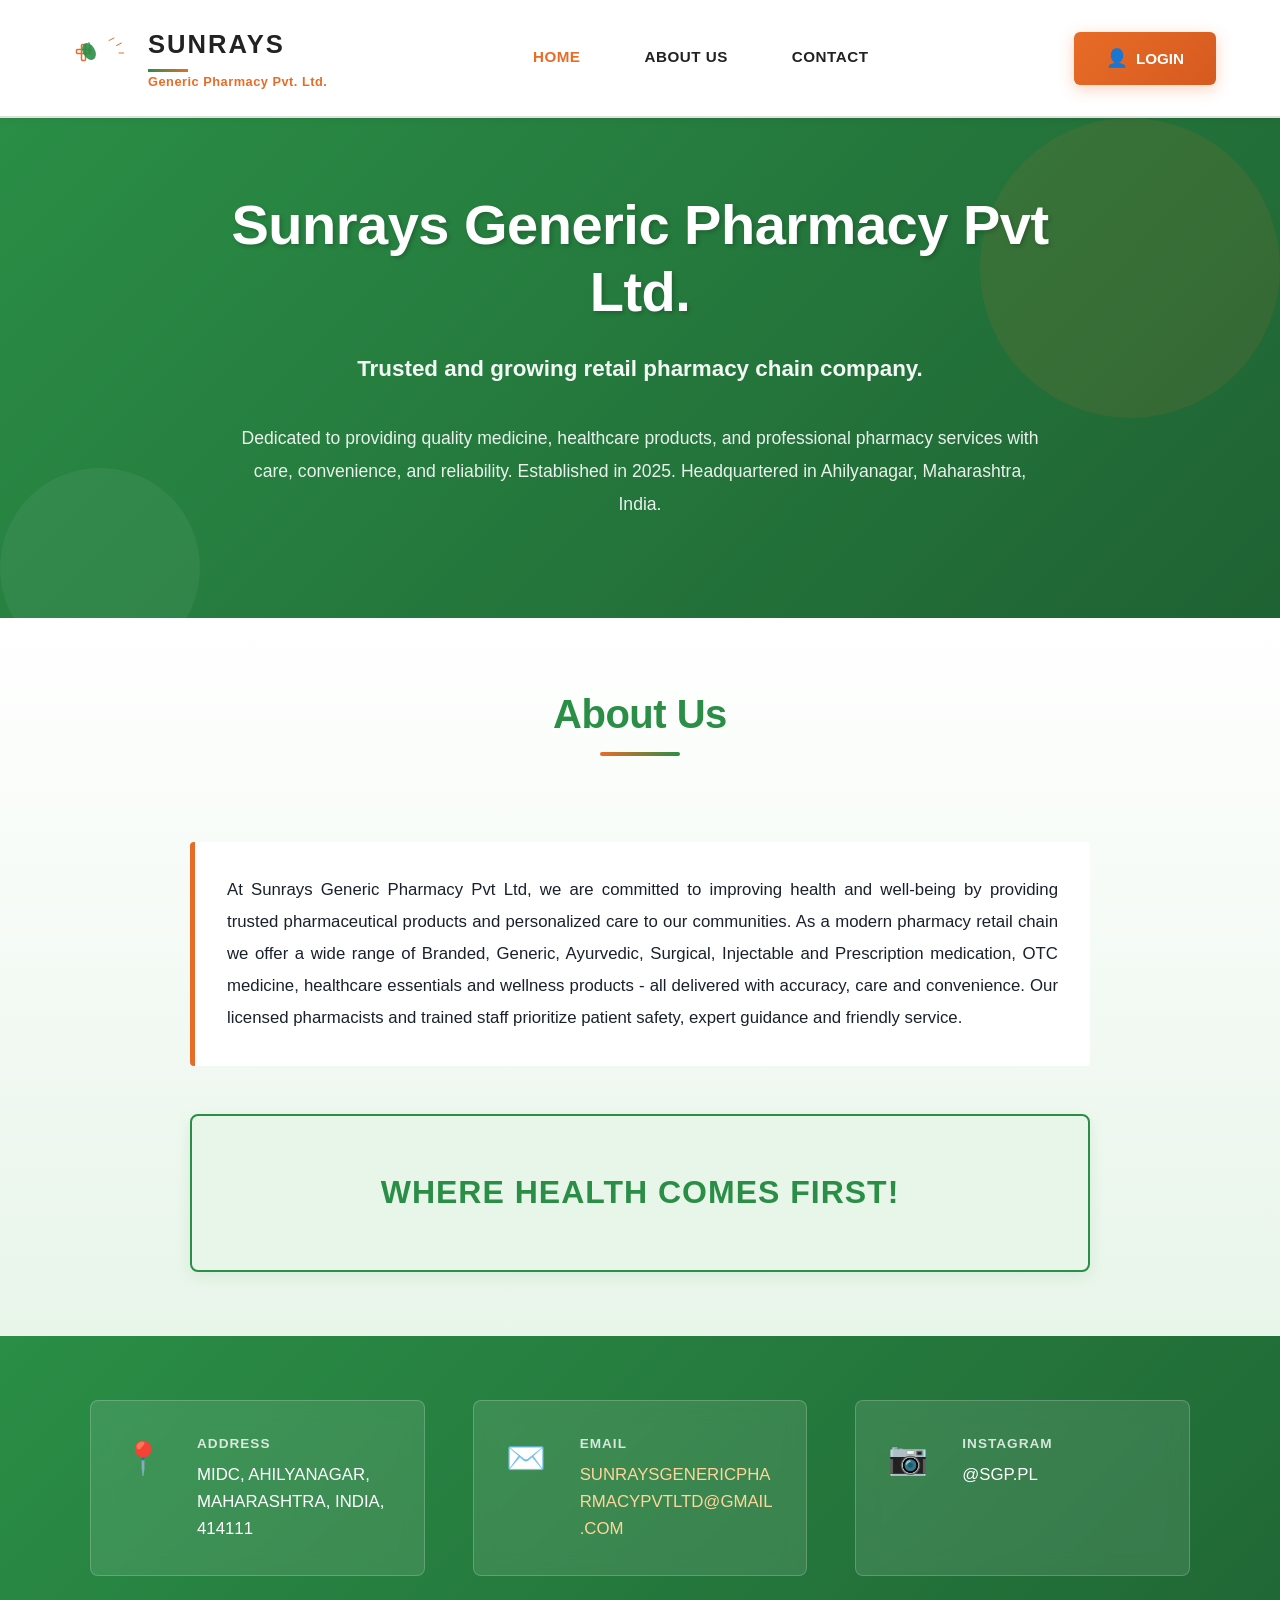
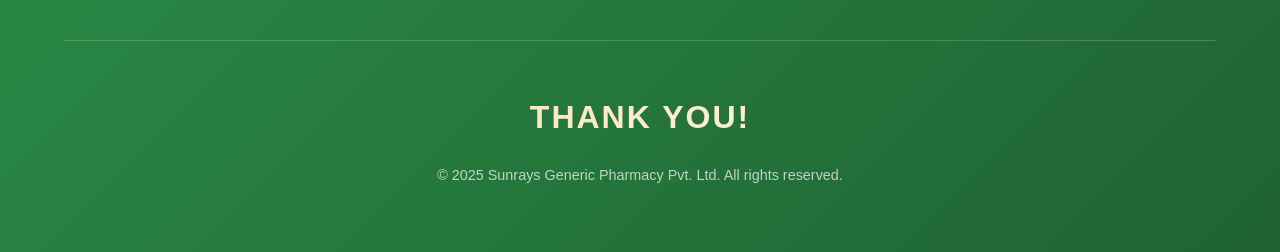
==== brand.html @ e2c66116 "Add premium brand landing page with exact color palette and design specifications" ====
<!DOCTYPE html>
<html lang="en">
<head>
    <meta charset="UTF-8">
    <meta name="viewport" content="width=device-width, initial-scale=1.0">
    <meta name="description" content="Sunrays Generic Pharmacy Pvt. Ltd. - Trusted Pharmacy Services in Ahilyanagar, Maharashtra">
    <title>Sunrays Generic Pharmacy - Your Trusted Healthcare Partner</title>
    <link rel="stylesheet" href="brand-style.css">
</head>
<body>
    <!-- ============ HEADER / NAVBAR ============ -->
    <header class="navbar">
        <div class="container">
            <div class="navbar-content">
                <!-- Logo Section -->
                <div class="logo-section">
                    <svg class="logo-svg" viewBox="0 0 120 90" xmlns="http://www.w3.org/2000/svg">
                        <!-- Sun Rays (Orange) -->
                        <g class="sun-rays">
                            <line x1="90" y1="10" x2="100" y2="5" stroke="#E86C27" stroke-width="2" stroke-linecap="round"/>
                            <line x1="105" y1="20" x2="115" y2="15" stroke="#E86C27" stroke-width="2" stroke-linecap="round"/>
                            <line x1="110" y1="35" x2="120" y2="35" stroke="#E86C27" stroke-width="2" stroke-linecap="round"/>
                        </g>
                        
                        <!-- Medical Cross (Orange outline) -->
                        <g class="medical-cross">
                            <rect x="35" y="18" width="8" height="32" fill="none" stroke="#E86C27" stroke-width="3" rx="2"/>
                            <rect x="25" y="28" width="28" height="8" fill="none" stroke="#E86C27" stroke-width="3" rx="2"/>
                        </g>
                        
                        <!-- Leaf (Green, overlapping) -->
                        <ellipse cx="50" cy="32" rx="12" ry="18" fill="#2A8E46" opacity="0.9" transform="rotate(-30 50 32)"/>
                        <path d="M 50 32 Q 55 22 50 14" stroke="#2A8E46" stroke-width="2" fill="none" stroke-linecap="round"/>
                    </svg>
                    
                    <div class="logo-text">
                        <div class="logo-brand">SUNRAYS</div>
                        <div class="logo-subtitle">Generic Pharmacy Pvt. Ltd.</div>
                    </div>
                </div>

                <!-- Navigation Links -->
                <nav class="nav-links">
                    <a href="#home" class="nav-link">HOME</a>
                    <a href="#about" class="nav-link">ABOUT US</a>
                    <a href="#contact" class="nav-link">CONTACT</a>
                </nav>

                <!-- Login Button -->
                <button class="login-btn">
                    <span class="login-icon">👤</span>
                    <span class="login-text">LOGIN</span>
                </button>
            </div>
        </div>
    </header>

    <!-- ============ HERO SECTION ============ -->
    <section id="home" class="hero">
        <div class="container">
            <div class="hero-content">
                <h1 class="hero-title">Sunrays Generic Pharmacy Pvt Ltd.</h1>
                <p class="hero-subtitle">Trusted and growing retail pharmacy chain company.</p>
                <p class="hero-description">
                    Dedicated to providing quality medicine, healthcare products, and professional pharmacy services with care, convenience, and reliability. Established in 2025. Headquartered in Ahilyanagar, Maharashtra, India.
                </p>
            </div>
        </div>
    </section>

    <!-- ============ ABOUT US SECTION ============ -->
    <section id="about" class="about-section">
        <div class="container">
            <h2 class="section-title">About Us</h2>
            
            <div class="about-content">
                <p class="about-text">
                    At Sunrays Generic Pharmacy Pvt Ltd, we are committed to improving health and well-being by providing trusted pharmaceutical products and personalized care to our communities. As a modern pharmacy retail chain we offer a wide range of Branded, Generic, Ayurvedic, Surgical, Injectable and Prescription medication, OTC medicine, healthcare essentials and wellness products - all delivered with accuracy, care and convenience. Our licensed pharmacists and trained staff prioritize patient safety, expert guidance and friendly service.
                </p>

                <div class="callout-blockquote">
                    <p class="callout-text">WHERE HEALTH COMES FIRST!</p>
                </div>
            </div>
        </div>
    </section>

    <!-- ============ FOOTER / CONTACT SECTION ============ -->
    <footer id="contact" class="footer">
        <div class="container">
            <div class="footer-content">
                <div class="footer-item">
                    <div class="footer-icon">📍</div>
                    <div class="footer-info">
                        <h3 class="footer-label">Address</h3>
                        <p class="footer-value">MIDC, AHILYANAGAR, MAHARASHTRA, INDIA, 414111</p>
                    </div>
                </div>

                <div class="footer-item">
                    <div class="footer-icon">✉️</div>
                    <div class="footer-info">
                        <h3 class="footer-label">Email</h3>
                        <p class="footer-value">
                            <a href="mailto:SUNRAYSGENERICPHARMACYPVTLTD@GMAIL.COM">
                                SUNRAYSGENERICPHARMACYPVTLTD@GMAIL.COM
                            </a>
                        </p>
                    </div>
                </div>

                <div class="footer-item">
                    <div class="footer-icon">📷</div>
                    <div class="footer-info">
                        <h3 class="footer-label">Instagram</h3>
                        <p class="footer-value">@SGP.PL</p>
                    </div>
                </div>
            </div>

            <div class="footer-closing">
                <p class="thank-you">THANK YOU!</p>
                <p class="footer-copyright">&copy; 2025 Sunrays Generic Pharmacy Pvt. Ltd. All rights reserved.</p>
            </div>
        </div>
    </footer>

    <script src="brand-script.js"></script>
</body>
</html>
---- brand-style.css ----
/* ============ ROOT VARIABLES ============ */
:root {
    /* Brand Color Palette */
    --primary-green: #2A8E46;      /* Forest/Kelly Green */
    --primary-orange: #E86C27;     /* Warm Sun Orange */
    --text-dark: #222222;          /* Dark Charcoal */
    --text-secondary: #1A202C;     /* Navy */
    --white: #FFFFFF;
    --light-gray: #F8F8F8;
    --light-green: #E8F5E9;        /* Subtle light green tint */
    --border-color: #E0E0E0;
    
    /* Spacing */
    --spacing-xs: 0.5rem;
    --spacing-sm: 1rem;
    --spacing-md: 1.5rem;
    --spacing-lg: 2rem;
    --spacing-xl: 3rem;
    --spacing-2xl: 4rem;
    
    /* Transitions */
    --transition: all 0.3s cubic-bezier(0.25, 0.46, 0.45, 0.94);
}

/* ============ GLOBAL STYLES ============ */
* {
    margin: 0;
    padding: 0;
    box-sizing: border-box;
}

html {
    scroll-behavior: smooth;
}

body {
    font-family: 'Segoe UI', 'Trebuchet MS', sans-serif;
    color: var(--text-dark);
    line-height: 1.6;
    background-color: var(--white);
    overflow-x: hidden;
}

.container {
    max-width: 1200px;
    margin: 0 auto;
    padding: 0 var(--spacing-md);
}

/* ============ ANIMATIONS ============ */
@keyframes fadeInDown {
    from {
        opacity: 0;
        transform: translateY(-20px);
    }
    to {
        opacity: 1;
        transform: translateY(0);
    }
}

@keyframes fadeInUp {
    from {
        opacity: 0;
        transform: translateY(20px);
    }
    to {
        opacity: 1;
        transform: translateY(0);
    }
}

@keyframes slideInLeft {
    from {
        opacity: 0;
        transform: translateX(-30px);
    }
    to {
        opacity: 1;
        transform: translateX(0);
    }
}

@keyframes pulse {
    0%, 100% {
        opacity: 1;
    }
    50% {
        opacity: 0.8;
    }
}

/* ============ TYPOGRAPHY ============ */
h1, h2, h3 {
    font-weight: 700;
    letter-spacing: -0.5px;
}

h1 {
    font-size: 3.5rem;
    line-height: 1.2;
    color: var(--text-dark);
}

h2 {
    font-size: 2.5rem;
    color: var(--text-dark);
    margin-bottom: var(--spacing-lg);
    text-align: center;
}

h3 {
    font-size: 1.2rem;
    color: var(--text-dark);
}

p {
    font-size: 1rem;
    color: var(--text-secondary);
    line-height: 1.8;
    margin-bottom: var(--spacing-md);
}

a {
    color: var(--primary-green);
    text-decoration: none;
    transition: var(--transition);
}

a:hover {
    color: var(--primary-orange);
}

/* ============ NAVBAR ============ */
.navbar {
    background: var(--white);
    border-bottom: 2px solid var(--border-color);
    position: sticky;
    top: 0;
    z-index: 1000;
    box-shadow: 0 2px 8px rgba(0, 0, 0, 0.05);
}

.navbar-content {
    display: flex;
    align-items: center;
    justify-content: space-between;
    gap: var(--spacing-lg);
    padding: var(--spacing-md) 0;
    animation: fadeInDown 0.6s ease-out;
}

/* Logo Section */
.logo-section {
    display: flex;
    align-items: center;
    gap: var(--spacing-md);
    flex: 0 0 auto;
}

.logo-svg {
    width: 60px;
    height: 60px;
    animation: slideInLeft 0.6s ease-out;
}

.logo-text {
    animation: slideInLeft 0.6s ease-out 0.1s both;
}

.logo-brand {
    font-size: 1.6rem;
    font-weight: 800;
    color: var(--text-dark);
    letter-spacing: 2px;
}

.logo-brand::after {
    content: '';
    display: block;
    width: 40px;
    height: 3px;
    background: linear-gradient(90deg, var(--primary-green), var(--primary-orange));
    margin-top: 4px;
}

.logo-subtitle {
    font-size: 0.8rem;
    color: var(--primary-orange);
    font-weight: 600;
    letter-spacing: 0.5px;
}

/* Navigation Links */
.nav-links {
    display: flex;
    gap: var(--spacing-lg);
    flex: 1;
    justify-content: center;
    animation: fadeInDown 0.6s ease-out 0.1s both;
}

.nav-link {
    color: var(--text-dark);
    font-weight: 600;
    font-size: 0.95rem;
    letter-spacing: 0.5px;
    padding: var(--spacing-xs) var(--spacing-sm);
    border-bottom: 3px solid transparent;
    transition: var(--transition);
    position: relative;
}

.nav-link::after {
    content: '';
    position: absolute;
    bottom: -3px;
    left: 0;
    width: 0;
    height: 3px;
    background: linear-gradient(90deg, var(--primary-orange), var(--primary-green));
    transition: width 0.3s ease;
}

.nav-link:hover {
    color: var(--primary-orange);
}

.nav-link:hover::after {
    width: 100%;
}

/* Login Button */
.login-btn {
    background: linear-gradient(135deg, var(--primary-orange) 0%, #D65A1F 100%);
    color: var(--white);
    padding: var(--spacing-sm) var(--spacing-lg);
    border: none;
    border-radius: 6px;
    font-weight: 600;
    font-size: 0.95rem;
    cursor: pointer;
    display: flex;
    align-items: center;
    gap: var(--spacing-xs);
    box-shadow: 0 4px 15px rgba(232, 108, 39, 0.3);
    transition: var(--transition);
    animation: fadeInDown 0.6s ease-out 0.2s both;
}

.login-btn:hover {
    transform: translateY(-3px);
    box-shadow: 0 6px 25px rgba(232, 108, 39, 0.4);
}

.login-btn:active {
    transform: translateY(-1px);
}

.login-icon {
    font-size: 1.1rem;
}

.login-text {
    display: inline;
}

/* ============ HERO SECTION ============ */
.hero {
    background: linear-gradient(135deg, var(--primary-green) 0%, #1F6233 100%);
    color: var(--white);
    padding: var(--spacing-2xl) var(--spacing-md);
    min-height: 500px;
    display: flex;
    align-items: center;
    justify-content: center;
    position: relative;
    overflow: hidden;
}

.hero::before {
    content: '';
    position: absolute;
    top: 0;
    right: 0;
    width: 300px;
    height: 300px;
    background: rgba(232, 108, 39, 0.1);
    border-radius: 50%;
    animation: pulse 4s ease-in-out infinite;
}

.hero::after {
    content: '';
    position: absolute;
    bottom: -50px;
    left: 0;
    width: 200px;
    height: 200px;
    background: rgba(255, 255, 255, 0.05);
    border-radius: 50%;
}

.hero-content {
    position: relative;
    z-index: 2;
    text-align: center;
    max-width: 900px;
}

.hero-title {
    color: var(--white);
    font-size: 3.5rem;
    margin-bottom: var(--spacing-md);
    animation: fadeInUp 0.8s ease-out;
    text-shadow: 2px 2px 4px rgba(0, 0, 0, 0.2);
}

.hero-subtitle {
    font-size: 1.4rem;
    color: rgba(255, 255, 255, 0.95);
    margin-bottom: var(--spacing-lg);
    animation: fadeInUp 0.8s ease-out 0.2s both;
    font-weight: 600;
}

.hero-description {
    font-size: 1.1rem;
    color: rgba(255, 255, 255, 0.9);
    line-height: 1.9;
    animation: fadeInUp 0.8s ease-out 0.4s both;
    max-width: 800px;
    margin-left: auto;
    margin-right: auto;
}

/* ============ ABOUT US SECTION ============ */
.about-section {
    background: linear-gradient(180deg, var(--white) 0%, var(--light-green) 100%);
    padding: var(--spacing-2xl) var(--spacing-md);
}

.section-title {
    color: var(--primary-green);
    position: relative;
    display: inline-block;
    width: 100%;
    animation: fadeInUp 0.8s ease-out;
}

.section-title::after {
    content: '';
    position: absolute;
    bottom: -10px;
    left: 50%;
    transform: translateX(-50%);
    width: 80px;
    height: 4px;
    background: linear-gradient(90deg, var(--primary-orange), var(--primary-green));
    border-radius: 2px;
}

.about-content {
    max-width: 900px;
    margin: var(--spacing-2xl) auto 0;
}

.about-text {
    font-size: 1.05rem;
    color: var(--text-secondary);
    line-height: 1.9;
    text-align: justify;
    animation: fadeInUp 0.8s ease-out 0.2s both;
    padding: var(--spacing-lg);
    background: var(--white);
    border-left: 5px solid var(--primary-orange);
    border-radius: 4px;
    margin-bottom: var(--spacing-xl);
}

/* Callout Blockquote */
.callout-blockquote {
    background: var(--light-green);
    border: 2px solid var(--primary-green);
    padding: var(--spacing-xl) var(--spacing-lg);
    border-radius: 8px;
    text-align: center;
    animation: fadeInUp 0.8s ease-out 0.4s both;
    box-shadow: 0 4px 15px rgba(42, 142, 70, 0.1);
}

.callout-text {
    font-size: 2rem;
    font-weight: 800;
    color: var(--primary-green);
    letter-spacing: 1px;
    margin: 0;
    text-transform: uppercase;
}

/* ============ FOOTER / CONTACT SECTION ============ */
.footer {
    background: linear-gradient(135deg, var(--primary-green) 0%, #1F6233 100%);
    color: var(--white);
    padding: var(--spacing-2xl) var(--spacing-md);
}

.footer-content {
    display: grid;
    grid-template-columns: repeat(auto-fit, minmax(280px, 1fr));
    gap: var(--spacing-xl);
    max-width: 1100px;
    margin: 0 auto var(--spacing-2xl);
}

.footer-item {
    display: flex;
    gap: var(--spacing-md);
    padding: var(--spacing-lg);
    background: rgba(255, 255, 255, 0.1);
    border: 1px solid rgba(255, 255, 255, 0.2);
    border-radius: 8px;
    backdrop-filter: blur(10px);
    transition: var(--transition);
    animation: fadeInUp 0.8s ease-out backwards;
}

.footer-item:nth-child(1) {
    animation-delay: 0.2s;
}

.footer-item:nth-child(2) {
    animation-delay: 0.4s;
}

.footer-item:nth-child(3) {
    animation-delay: 0.6s;
}

.footer-item:hover {
    background: rgba(255, 255, 255, 0.15);
    transform: translateY(-5px);
}

.footer-icon {
    font-size: 2rem;
    min-width: 50px;
}

.footer-info {
    flex: 1;
}

.footer-label {
    font-size: 0.85rem;
    text-transform: uppercase;
    letter-spacing: 1px;
    font-weight: 600;
    color: rgba(255, 255, 255, 0.8);
    margin-bottom: var(--spacing-xs);
}

.footer-value {
    font-size: 1.05rem;
    color: var(--white);
    line-height: 1.6;
    margin: 0;
    word-break: break-word;
}

.footer-value a {
    color: #FFD699;
    text-decoration: none;
}

.footer-value a:hover {
    color: var(--white);
    text-decoration: underline;
}

/* Footer Closing */
.footer-closing {
    text-align: center;
    padding-top: var(--spacing-xl);
    border-top: 1px solid rgba(255, 255, 255, 0.2);
    animation: fadeInUp 0.8s ease-out 0.8s both;
}

.thank-you {
    font-size: 2rem;
    font-weight: 800;
    letter-spacing: 2px;
    margin-bottom: var(--spacing-sm);
    text-transform: uppercase;
    background: linear-gradient(90deg, #FFD699, var(--white));
    -webkit-background-clip: text;
    -webkit-text-fill-color: transparent;
    background-clip: text;
}

.footer-copyright {
    font-size: 0.9rem;
    color: rgba(255, 255, 255, 0.7);
    margin: 0;
}

/* ============ RESPONSIVE DESIGN ============ */

@media (max-width: 1024px) {
    h1 {
        font-size: 2.8rem;
    }

    .hero-title {
        font-size: 2.8rem;
    }

    .navbar-content {
        gap: var(--spacing-md);
    }

    .nav-links {
        gap: var(--spacing-md);
    }
}

@media (max-width: 768px) {
    /* Typography */
    h1 {
        font-size: 2.2rem;
    }

    h2 {
        font-size: 1.8rem;
    }

    .hero-title {
        font-size: 2rem;
    }

    /* Navbar */
    .navbar-content {
        flex-wrap: wrap;
        padding: var(--spacing-sm) 0;
        gap: var(--spacing-sm);
    }

    .logo-section {
        flex: 1;
        min-width: 200px;
    }

    .logo-svg {
        width: 50px;
        height: 50px;
    }

    .logo-brand {
        font-size: 1.2rem;
        letter-spacing: 1px;
    }

    .logo-subtitle {
        font-size: 0.7rem;
    }

    .nav-links {
        flex: 1;
        order: 3;
        width: 100%;
        gap: var(--spacing-sm);
        justify-content: flex-start;
    }

    .nav-link {
        font-size: 0.85rem;
        padding: var(--spacing-xs);
    }

    .login-btn {
        padding: var(--spacing-sm) var(--spacing-md);
        font-size: 0.85rem;
    }

    .login-text {
        display: none;
    }

    /* Hero */
    .hero {
        padding: var(--spacing-xl) var(--spacing-md);
        min-height: 400px;
    }

    .hero-description {
        font-size: 0.95rem;
        text-align: left;
    }

    /* About */
    .about-section {
        padding: var(--spacing-xl) var(--spacing-md);
    }

    .about-text {
        padding: var(--spacing-md);
        font-size: 0.95rem;
        text-align: left;
    }

    .callout-text {
        font-size: 1.5rem;
    }

    .callout-blockquote {
        padding: var(--spacing-lg) var(--spacing-md);
    }

    /* Footer */
    .footer-content {
        grid-template-columns: 1fr;
        gap: var(--spacing-lg);
    }

    .footer {
        padding: var(--spacing-xl) var(--spacing-md);
    }
}

@media (max-width: 480px) {
    /* Typography */
    h1 {
        font-size: 1.6rem;
        line-height: 1.3;
    }

    h2 {
        font-size: 1.4rem;
    }

    p {
        font-size: 0.9rem;
    }

    .hero-title {
        font-size: 1.5rem;
    }

    .hero-subtitle {
        font-size: 1.1rem;
    }

    .hero-description {
        font-size: 0.9rem;
        line-height: 1.6;
    }

    /* Spacing */
    .hero {
        padding: var(--spacing-lg) var(--spacing-sm);
        min-height: 300px;
    }

    .about-section {
        padding: var(--spacing-lg) var(--spacing-sm);
    }

    .footer {
        padding: var(--spacing-lg) var(--spacing-sm);
    }

    /* Logo */
    .logo-svg {
        width: 40px;
        height: 40px;
    }

    .logo-brand {
        font-size: 1rem;
        letter-spacing: 0.5px;
    }

    .logo-brand::after {
        width: 30px;
    }

    .logo-subtitle {
        font-size: 0.6rem;
    }

    /* Navigation */
    .nav-links {
        gap: var(--spacing-sm);
    }

    .nav-link {
        font-size: 0.75rem;
        padding: var(--spacing-xs) 0.3rem;
    }

    /* Callout */
    .callout-text {
        font-size: 1.2rem;
        letter-spacing: 0.5px;
    }

    .callout-blockquote {
        padding: var(--spacing-md);
    }

    .about-text {
        padding: var(--spacing-sm);
        border-left-width: 4px;
    }

    /* Footer */
    .footer-item {
        padding: var(--spacing-md);
    }

    .footer-icon {
        font-size: 1.5rem;
    }

    .thank-you {
        font-size: 1.5rem;
        letter-spacing: 1px;
    }

    .footer-copyright {
        font-size: 0.8rem;
    }

    /* Reduced motion */
    @media (prefers-reduced-motion: reduce) {
        * {
            animation: none !important;
            transition: none !important;
        }
    }
}
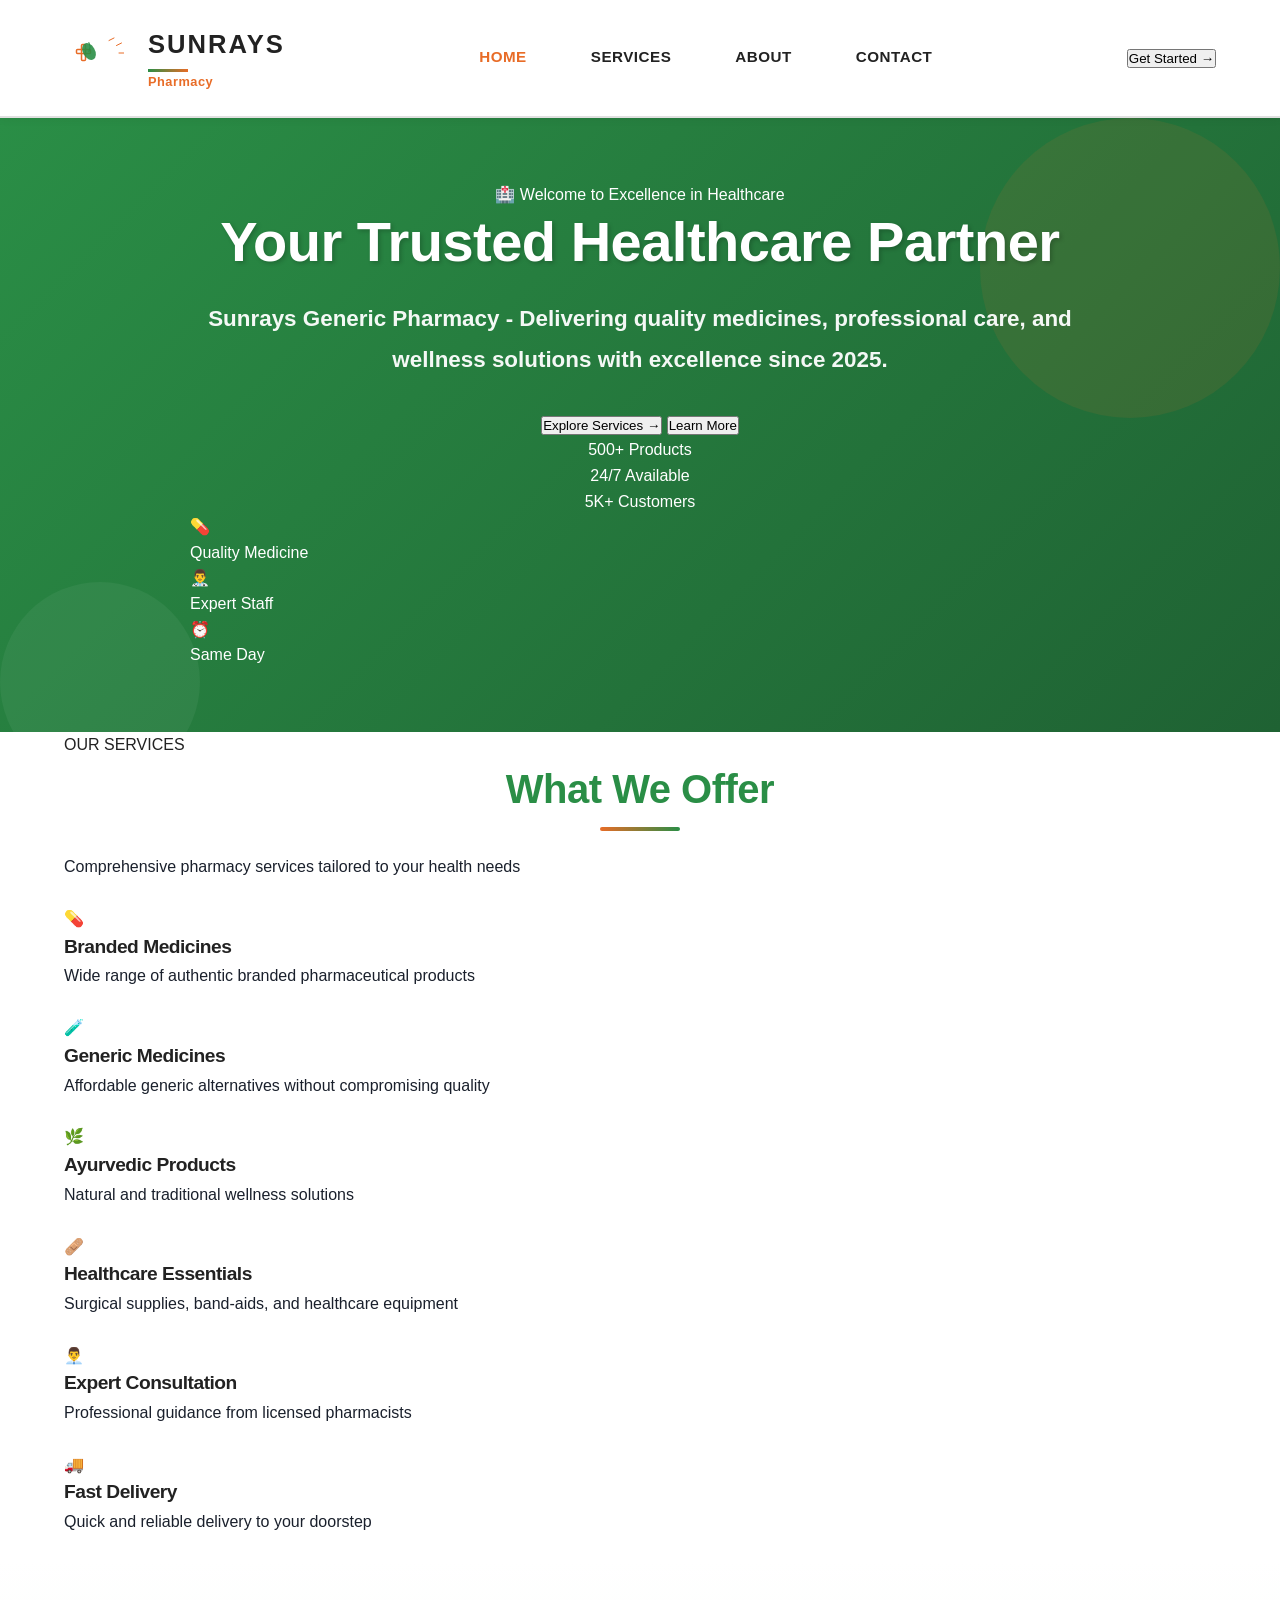
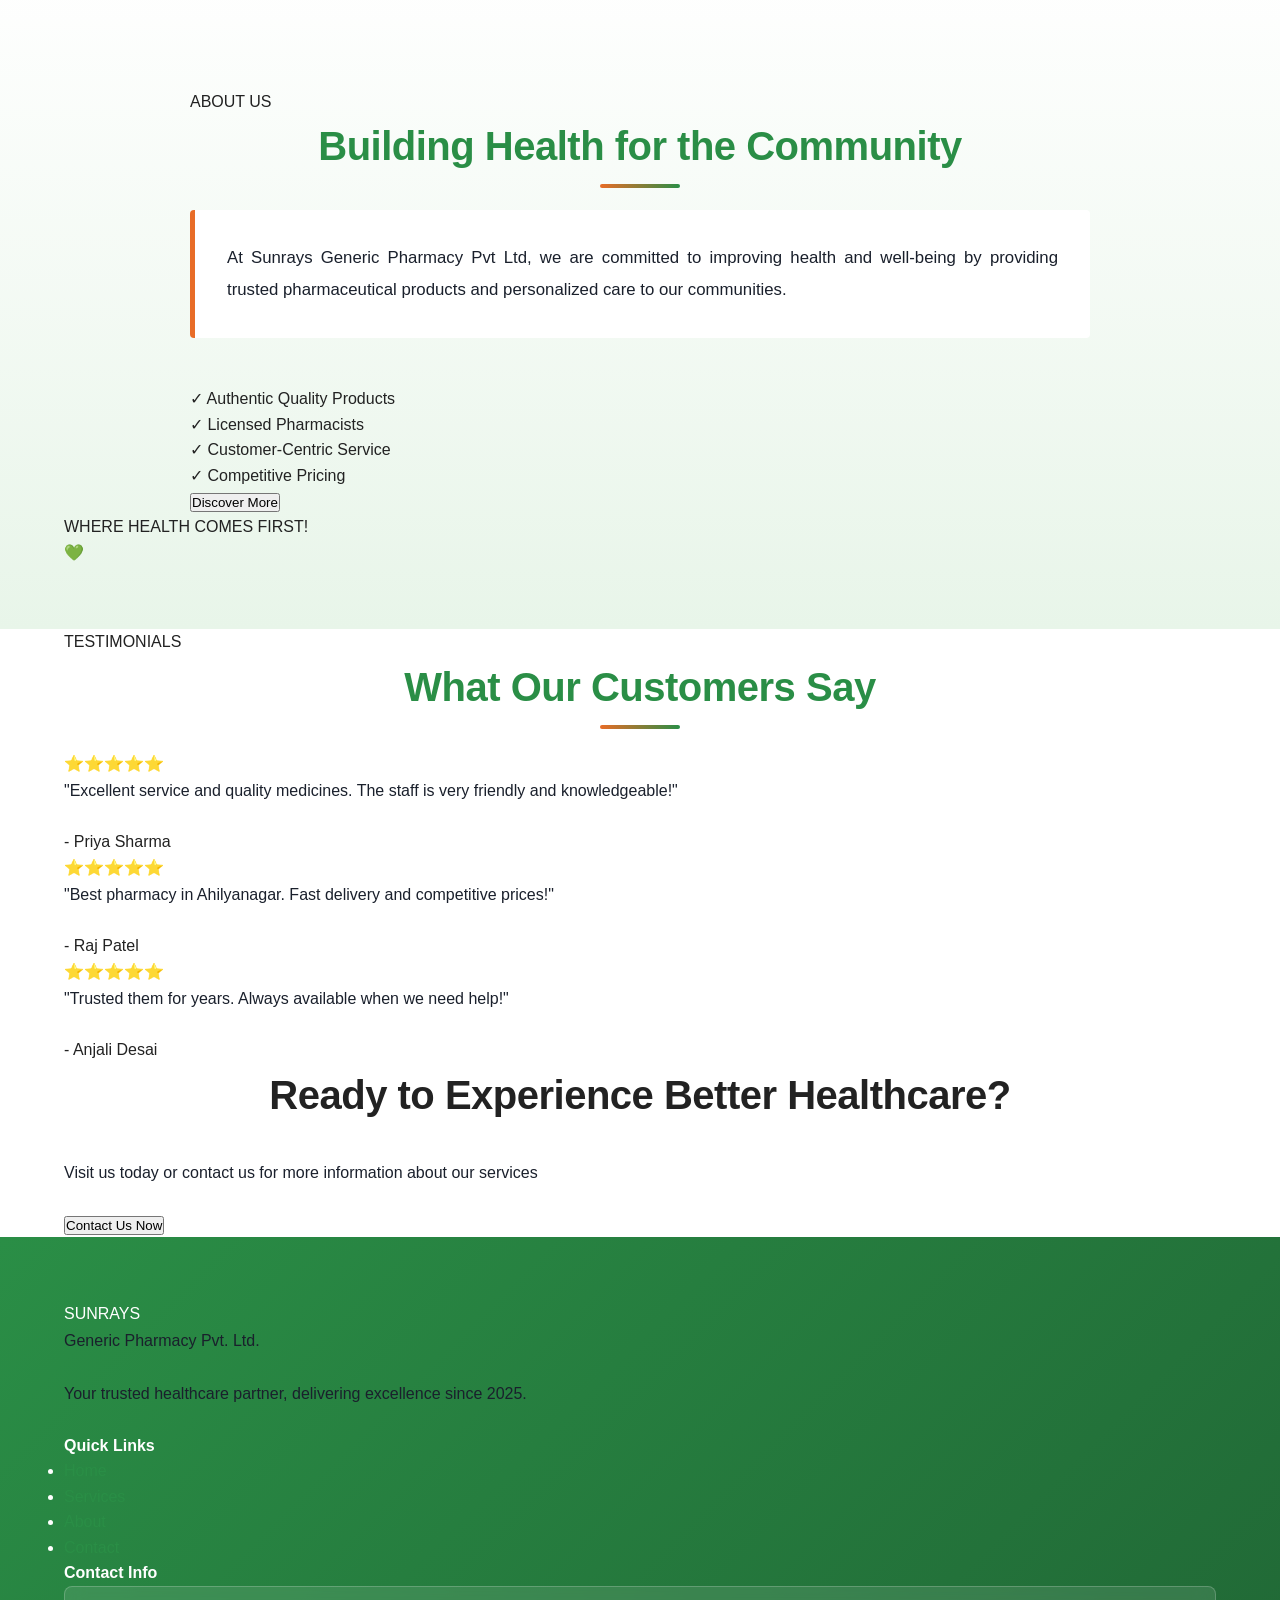
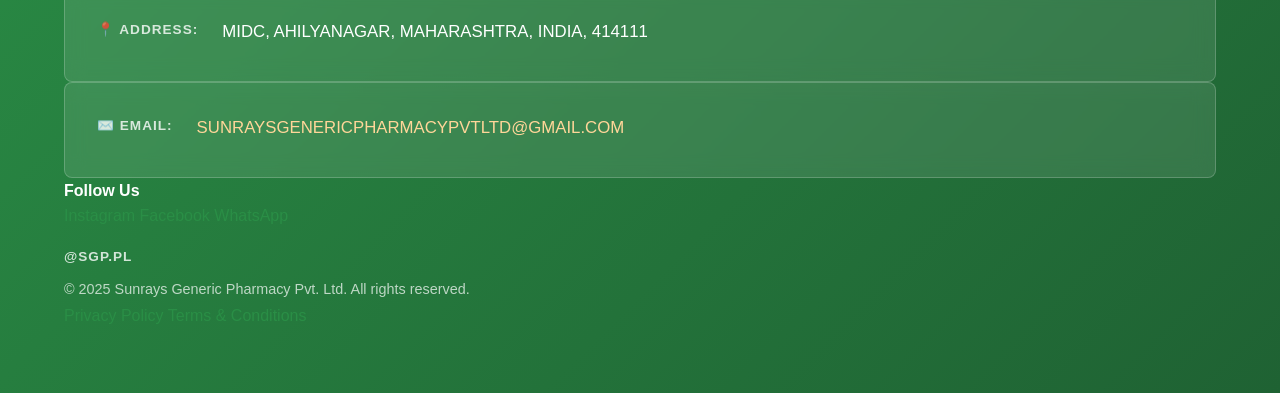
==== commit 8e5660a7: "Transform brand.html to modern portfolio website with trending design" ====
--- a/brand.html
+++ b/brand.html
@@ -5,6 +5,10 @@
     <meta name="viewport" content="width=device-width, initial-scale=1.0">
     <meta name="description" content="Sunrays Generic Pharmacy Pvt. Ltd. - Trusted Pharmacy Services in Ahilyanagar, Maharashtra">
     <title>Sunrays Generic Pharmacy - Your Trusted Healthcare Partner</title>
+    <!-- Google Fonts - Trending fonts -->
+    <link rel="preconnect" href="https://fonts.googleapis.com">
+    <link rel="preconnect" href="https://fonts.gstatic.com" crossorigin>
+    <link href="https://fonts.googleapis.com/css2?family=Plus+Jakarta+Sans:wght@400;500;600;700;800&family=Sora:wght@400;500;600;700&display=swap" rel="stylesheet">
     <link rel="stylesheet" href="brand-style.css">
 </head>
 <body>
@@ -35,21 +39,22 @@
                     
                     <div class="logo-text">
                         <div class="logo-brand">SUNRAYS</div>
-                        <div class="logo-subtitle">Generic Pharmacy Pvt. Ltd.</div>
+                        <div class="logo-subtitle">Pharmacy</div>
                     </div>
                 </div>
 
                 <!-- Navigation Links -->
                 <nav class="nav-links">
                     <a href="#home" class="nav-link">HOME</a>
-                    <a href="#about" class="nav-link">ABOUT US</a>
+                    <a href="#services" class="nav-link">SERVICES</a>
+                    <a href="#about" class="nav-link">ABOUT</a>
                     <a href="#contact" class="nav-link">CONTACT</a>
                 </nav>
 
-                <!-- Login Button -->
-                <button class="login-btn">
-                    <span class="login-icon">👤</span>
-                    <span class="login-text">LOGIN</span>
+                <!-- CTA Button -->
+                <button class="cta-btn">
+                    <span class="btn-text">Get Started</span>
+                    <span class="btn-arrow">→</span>
                 </button>
             </div>
         </div>
@@ -57,13 +62,110 @@
 
     <!-- ============ HERO SECTION ============ -->
     <section id="home" class="hero">
-        <div class="container">
+        <div class="hero-bg-elements">
+            <div class="gradient-blob blob-1"></div>
+            <div class="gradient-blob blob-2"></div>
+            <div class="gradient-blur"></div>
+        </div>
+
+        <div class="container hero-container">
             <div class="hero-content">
-                <h1 class="hero-title">Sunrays Generic Pharmacy Pvt Ltd.</h1>
-                <p class="hero-subtitle">Trusted and growing retail pharmacy chain company.</p>
-                <p class="hero-description">
-                    Dedicated to providing quality medicine, healthcare products, and professional pharmacy services with care, convenience, and reliability. Established in 2025. Headquartered in Ahilyanagar, Maharashtra, India.
+                <div class="badge">🏥 Welcome to Excellence in Healthcare</div>
+                <h1 class="hero-title" data-aos="fade-up">
+                    Your Trusted <span class="gradient-text">Healthcare Partner</span>
+                </h1>
+                <p class="hero-subtitle" data-aos="fade-up" data-aos-delay="100">
+                    Sunrays Generic Pharmacy - Delivering quality medicines, professional care, and wellness solutions with excellence since 2025.
                 </p>
+                
+                <div class="hero-cta" data-aos="fade-up" data-aos-delay="200">
+                    <button class="btn btn-primary">
+                        <span>Explore Services</span>
+                        <span class="btn-icon">→</span>
+                    </button>
+                    <button class="btn btn-secondary">
+                        Learn More
+                    </button>
+                </div>
+
+                <div class="hero-stats" data-aos="fade-up" data-aos-delay="300">
+                    <div class="stat">
+                        <span class="stat-number">500+</span>
+                        <span class="stat-label">Products</span>
+                    </div>
+                    <div class="stat">
+                        <span class="stat-number">24/7</span>
+                        <span class="stat-label">Available</span>
+                    </div>
+                    <div class="stat">
+                        <span class="stat-number">5K+</span>
+                        <span class="stat-label">Customers</span>
+                    </div>
+                </div>
+            </div>
+
+            <div class="hero-image" data-aos="fade-left" data-aos-delay="200">
+                <div class="floating-card card-1">
+                    <div class="card-icon">💊</div>
+                    <div class="card-text">Quality Medicine</div>
+                </div>
+                <div class="floating-card card-2">
+                    <div class="card-icon">👨‍⚕️</div>
+                    <div class="card-text">Expert Staff</div>
+                </div>
+                <div class="floating-card card-3">
+                    <div class="card-icon">⏰</div>
+                    <div class="card-text">Same Day</div>
+                </div>
+            </div>
+        </div>
+    </section>
+
+    <!-- ============ SERVICES SECTION ============ -->
+    <section id="services" class="services">
+        <div class="container">
+            <div class="section-header">
+                <div class="badge">OUR SERVICES</div>
+                <h2 class="section-title">What We Offer</h2>
+                <p class="section-description">Comprehensive pharmacy services tailored to your health needs</p>
+            </div>
+
+            <div class="services-grid">
+                <div class="service-card" data-aos="fade-up">
+                    <div class="service-icon">💊</div>
+                    <h3 class="service-title">Branded Medicines</h3>
+                    <p class="service-description">Wide range of authentic branded pharmaceutical products</p>
+                </div>
+
+                <div class="service-card" data-aos="fade-up" data-aos-delay="100">
+                    <div class="service-icon">🧪</div>
+                    <h3 class="service-title">Generic Medicines</h3>
+                    <p class="service-description">Affordable generic alternatives without compromising quality</p>
+                </div>
+
+                <div class="service-card" data-aos="fade-up" data-aos-delay="200">
+                    <div class="service-icon">🌿</div>
+                    <h3 class="service-title">Ayurvedic Products</h3>
+                    <p class="service-description">Natural and traditional wellness solutions</p>
+                </div>
+
+                <div class="service-card" data-aos="fade-up" data-aos-delay="300">
+                    <div class="service-icon">🩹</div>
+                    <h3 class="service-title">Healthcare Essentials</h3>
+                    <p class="service-description">Surgical supplies, band-aids, and healthcare equipment</p>
+                </div>
+
+                <div class="service-card" data-aos="fade-up" data-aos-delay="400">
+                    <div class="service-icon">👨‍💼</div>
+                    <h3 class="service-title">Expert Consultation</h3>
+                    <p class="service-description">Professional guidance from licensed pharmacists</p>
+                </div>
+
+                <div class="service-card" data-aos="fade-up" data-aos-delay="500">
+                    <div class="service-icon">🚚</div>
+                    <h3 class="service-title">Fast Delivery</h3>
+                    <p class="service-description">Quick and reliable delivery to your doorstep</p>
+                </div>
             </div>
         </div>
     </section>
@@ -71,16 +173,84 @@
     <!-- ============ ABOUT US SECTION ============ -->
     <section id="about" class="about-section">
         <div class="container">
-            <h2 class="section-title">About Us</h2>
-            
-            <div class="about-content">
-                <p class="about-text">
-                    At Sunrays Generic Pharmacy Pvt Ltd, we are committed to improving health and well-being by providing trusted pharmaceutical products and personalized care to our communities. As a modern pharmacy retail chain we offer a wide range of Branded, Generic, Ayurvedic, Surgical, Injectable and Prescription medication, OTC medicine, healthcare essentials and wellness products - all delivered with accuracy, care and convenience. Our licensed pharmacists and trained staff prioritize patient safety, expert guidance and friendly service.
-                </p>
-
-                <div class="callout-blockquote">
-                    <p class="callout-text">WHERE HEALTH COMES FIRST!</p>
-                </div>
+            <div class="about-wrapper">
+                <div class="about-content" data-aos="fade-right">
+                    <div class="badge">ABOUT US</div>
+                    <h2 class="section-title">Building Health for the Community</h2>
+                    
+                    <p class="about-text">
+                        At Sunrays Generic Pharmacy Pvt Ltd, we are committed to improving health and well-being by providing trusted pharmaceutical products and personalized care to our communities.
+                    </p>
+
+                    <div class="about-highlights">
+                        <div class="highlight-item">
+                            <span class="highlight-icon">✓</span>
+                            <span class="highlight-text">Authentic Quality Products</span>
+                        </div>
+                        <div class="highlight-item">
+                            <span class="highlight-icon">✓</span>
+                            <span class="highlight-text">Licensed Pharmacists</span>
+                        </div>
+                        <div class="highlight-item">
+                            <span class="highlight-icon">✓</span>
+                            <span class="highlight-text">Customer-Centric Service</span>
+                        </div>
+                        <div class="highlight-item">
+                            <span class="highlight-icon">✓</span>
+                            <span class="highlight-text">Competitive Pricing</span>
+                        </div>
+                    </div>
+
+                    <button class="btn btn-primary">Discover More</button>
+                </div>
+
+                <div class="about-image" data-aos="fade-left">
+                    <div class="tagline-box">
+                        <div class="tagline-text">WHERE HEALTH COMES FIRST!</div>
+                        <div class="tagline-icon">💚</div>
+                    </div>
+                </div>
+            </div>
+        </div>
+    </section>
+
+    <!-- ============ TESTIMONIALS SECTION ============ -->
+    <section class="testimonials">
+        <div class="container">
+            <div class="section-header">
+                <div class="badge">TESTIMONIALS</div>
+                <h2 class="section-title">What Our Customers Say</h2>
+            </div>
+
+            <div class="testimonials-grid">
+                <div class="testimonial-card" data-aos="fade-up">
+                    <div class="stars">⭐⭐⭐⭐⭐</div>
+                    <p class="testimonial-text">"Excellent service and quality medicines. The staff is very friendly and knowledgeable!"</p>
+                    <div class="testimonial-author">- Priya Sharma</div>
+                </div>
+
+                <div class="testimonial-card" data-aos="fade-up" data-aos-delay="100">
+                    <div class="stars">⭐⭐⭐⭐⭐</div>
+                    <p class="testimonial-text">"Best pharmacy in Ahilyanagar. Fast delivery and competitive prices!"</p>
+                    <div class="testimonial-author">- Raj Patel</div>
+                </div>
+
+                <div class="testimonial-card" data-aos="fade-up" data-aos-delay="200">
+                    <div class="stars">⭐⭐⭐⭐⭐</div>
+                    <p class="testimonial-text">"Trusted them for years. Always available when we need help!"</p>
+                    <div class="testimonial-author">- Anjali Desai</div>
+                </div>
+            </div>
+        </div>
+    </section>
+
+    <!-- ============ CTA SECTION ============ -->
+    <section class="cta-section">
+        <div class="container">
+            <div class="cta-content">
+                <h2>Ready to Experience Better Healthcare?</h2>
+                <p>Visit us today or contact us for more information about our services</p>
+                <button class="btn btn-white">Contact Us Now</button>
             </div>
         </div>
     </section>
@@ -88,39 +258,56 @@
     <!-- ============ FOOTER / CONTACT SECTION ============ -->
     <footer id="contact" class="footer">
         <div class="container">
-            <div class="footer-content">
-                <div class="footer-item">
-                    <div class="footer-icon">📍</div>
-                    <div class="footer-info">
-                        <h3 class="footer-label">Address</h3>
+            <div class="footer-grid">
+                <div class="footer-col">
+                    <div class="footer-logo">
+                        <div class="footer-logo-brand">SUNRAYS</div>
+                        <p class="footer-logo-subtitle">Generic Pharmacy Pvt. Ltd.</p>
+                    </div>
+                    <p class="footer-description">Your trusted healthcare partner, delivering excellence since 2025.</p>
+                </div>
+
+                <div class="footer-col">
+                    <h4 class="footer-title">Quick Links</h4>
+                    <ul class="footer-links">
+                        <li><a href="#home">Home</a></li>
+                        <li><a href="#services">Services</a></li>
+                        <li><a href="#about">About</a></li>
+                        <li><a href="#contact">Contact</a></li>
+                    </ul>
+                </div>
+
+                <div class="footer-col">
+                    <h4 class="footer-title">Contact Info</h4>
+                    <div class="footer-item">
+                        <span class="footer-label">📍 Address:</span>
                         <p class="footer-value">MIDC, AHILYANAGAR, MAHARASHTRA, INDIA, 414111</p>
                     </div>
-                </div>
-
-                <div class="footer-item">
-                    <div class="footer-icon">✉️</div>
-                    <div class="footer-info">
-                        <h3 class="footer-label">Email</h3>
-                        <p class="footer-value">
-                            <a href="mailto:SUNRAYSGENERICPHARMACYPVTLTD@GMAIL.COM">
-                                SUNRAYSGENERICPHARMACYPVTLTD@GMAIL.COM
-                            </a>
-                        </p>
-                    </div>
-                </div>
-
-                <div class="footer-item">
-                    <div class="footer-icon">📷</div>
-                    <div class="footer-info">
-                        <h3 class="footer-label">Instagram</h3>
-                        <p class="footer-value">@SGP.PL</p>
-                    </div>
-                </div>
-            </div>
-
-            <div class="footer-closing">
-                <p class="thank-you">THANK YOU!</p>
+                    <div class="footer-item">
+                        <span class="footer-label">✉️ Email:</span>
+                        <p class="footer-value"><a href="mailto:SUNRAYSGENERICPHARMACYPVTLTD@GMAIL.COM">SUNRAYSGENERICPHARMACYPVTLTD@GMAIL.COM</a></p>
+                    </div>
+                </div>
+
+                <div class="footer-col">
+                    <h4 class="footer-title">Follow Us</h4>
+                    <div class="social-links">
+                        <a href="#" class="social-link">Instagram</a>
+                        <a href="#" class="social-link">Facebook</a>
+                        <a href="#" class="social-link">WhatsApp</a>
+                    </div>
+                    <p class="footer-label" style="margin-top: 1rem;">@SGP.PL</p>
+                </div>
+            </div>
+
+            <div class="footer-divider"></div>
+
+            <div class="footer-bottom">
                 <p class="footer-copyright">&copy; 2025 Sunrays Generic Pharmacy Pvt. Ltd. All rights reserved.</p>
+                <div class="footer-links-bottom">
+                    <a href="#">Privacy Policy</a>
+                    <a href="#">Terms & Conditions</a>
+                </div>
             </div>
         </div>
     </footer>
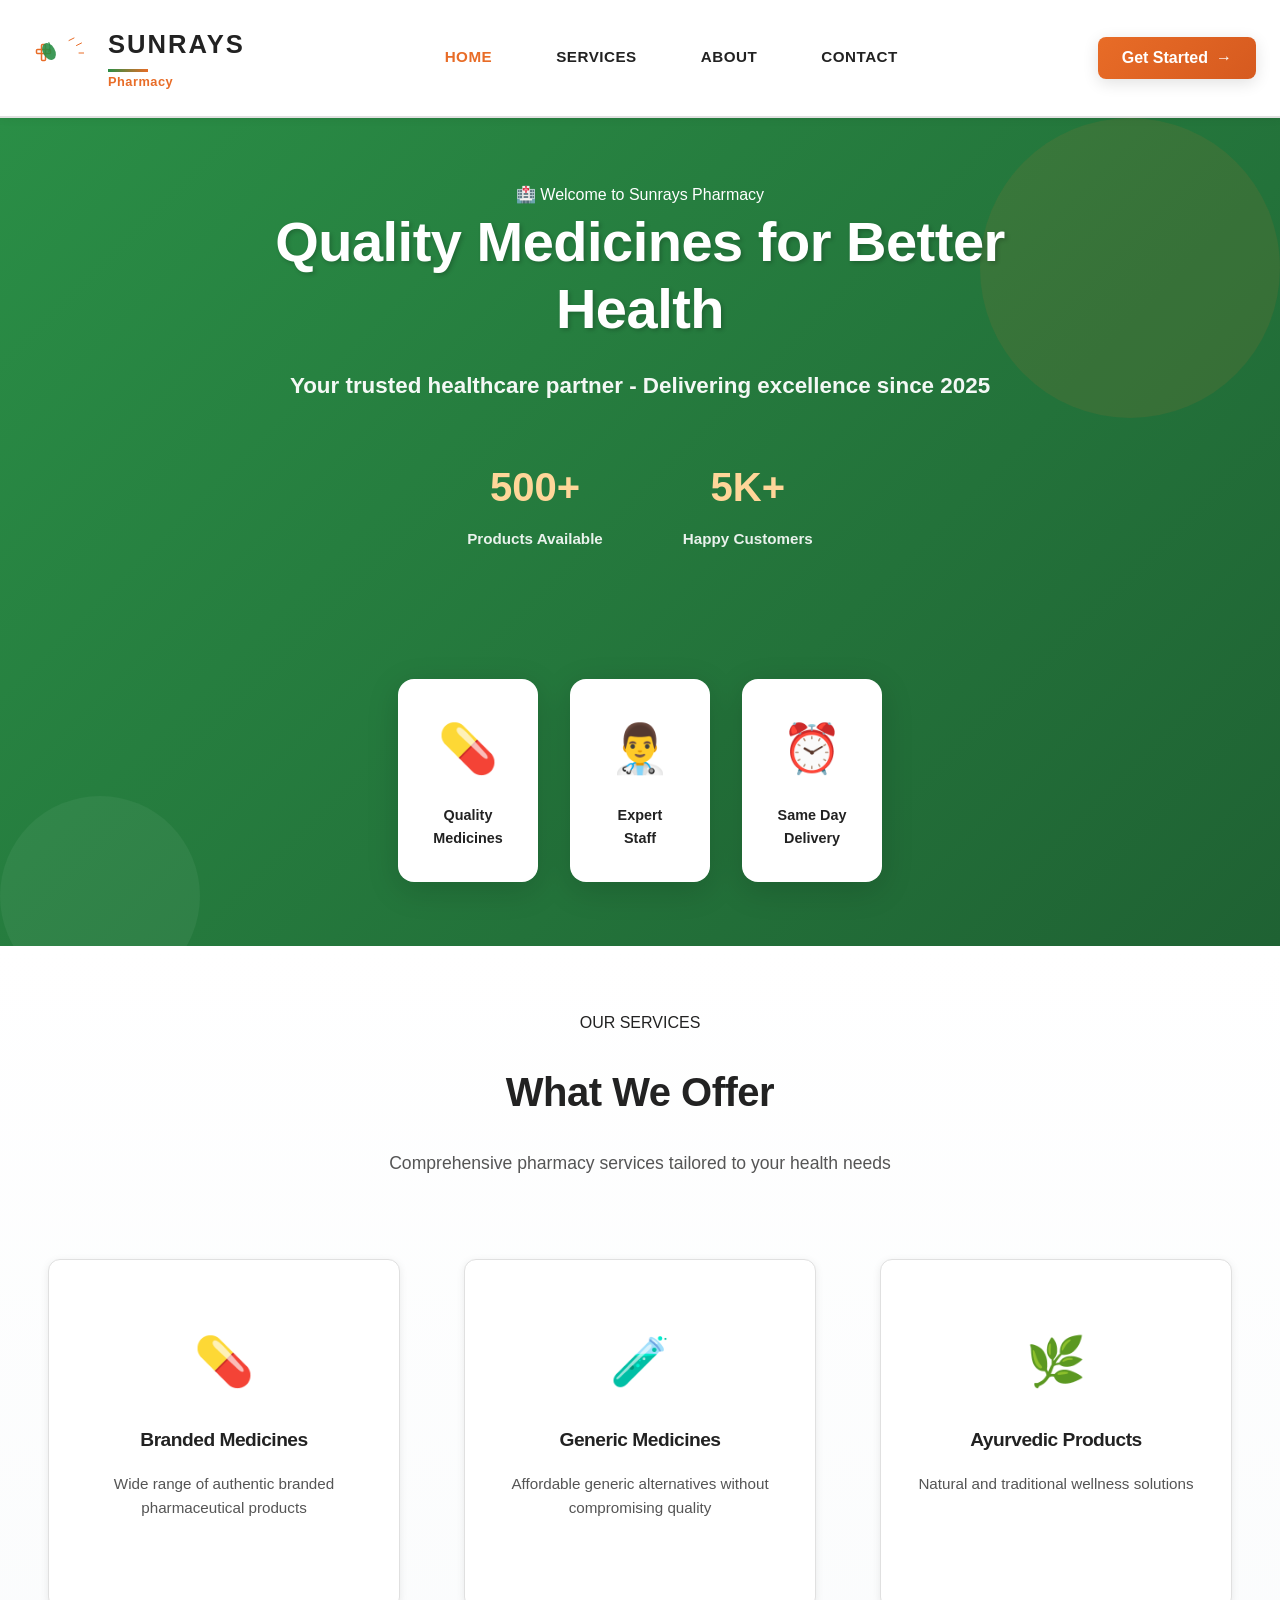
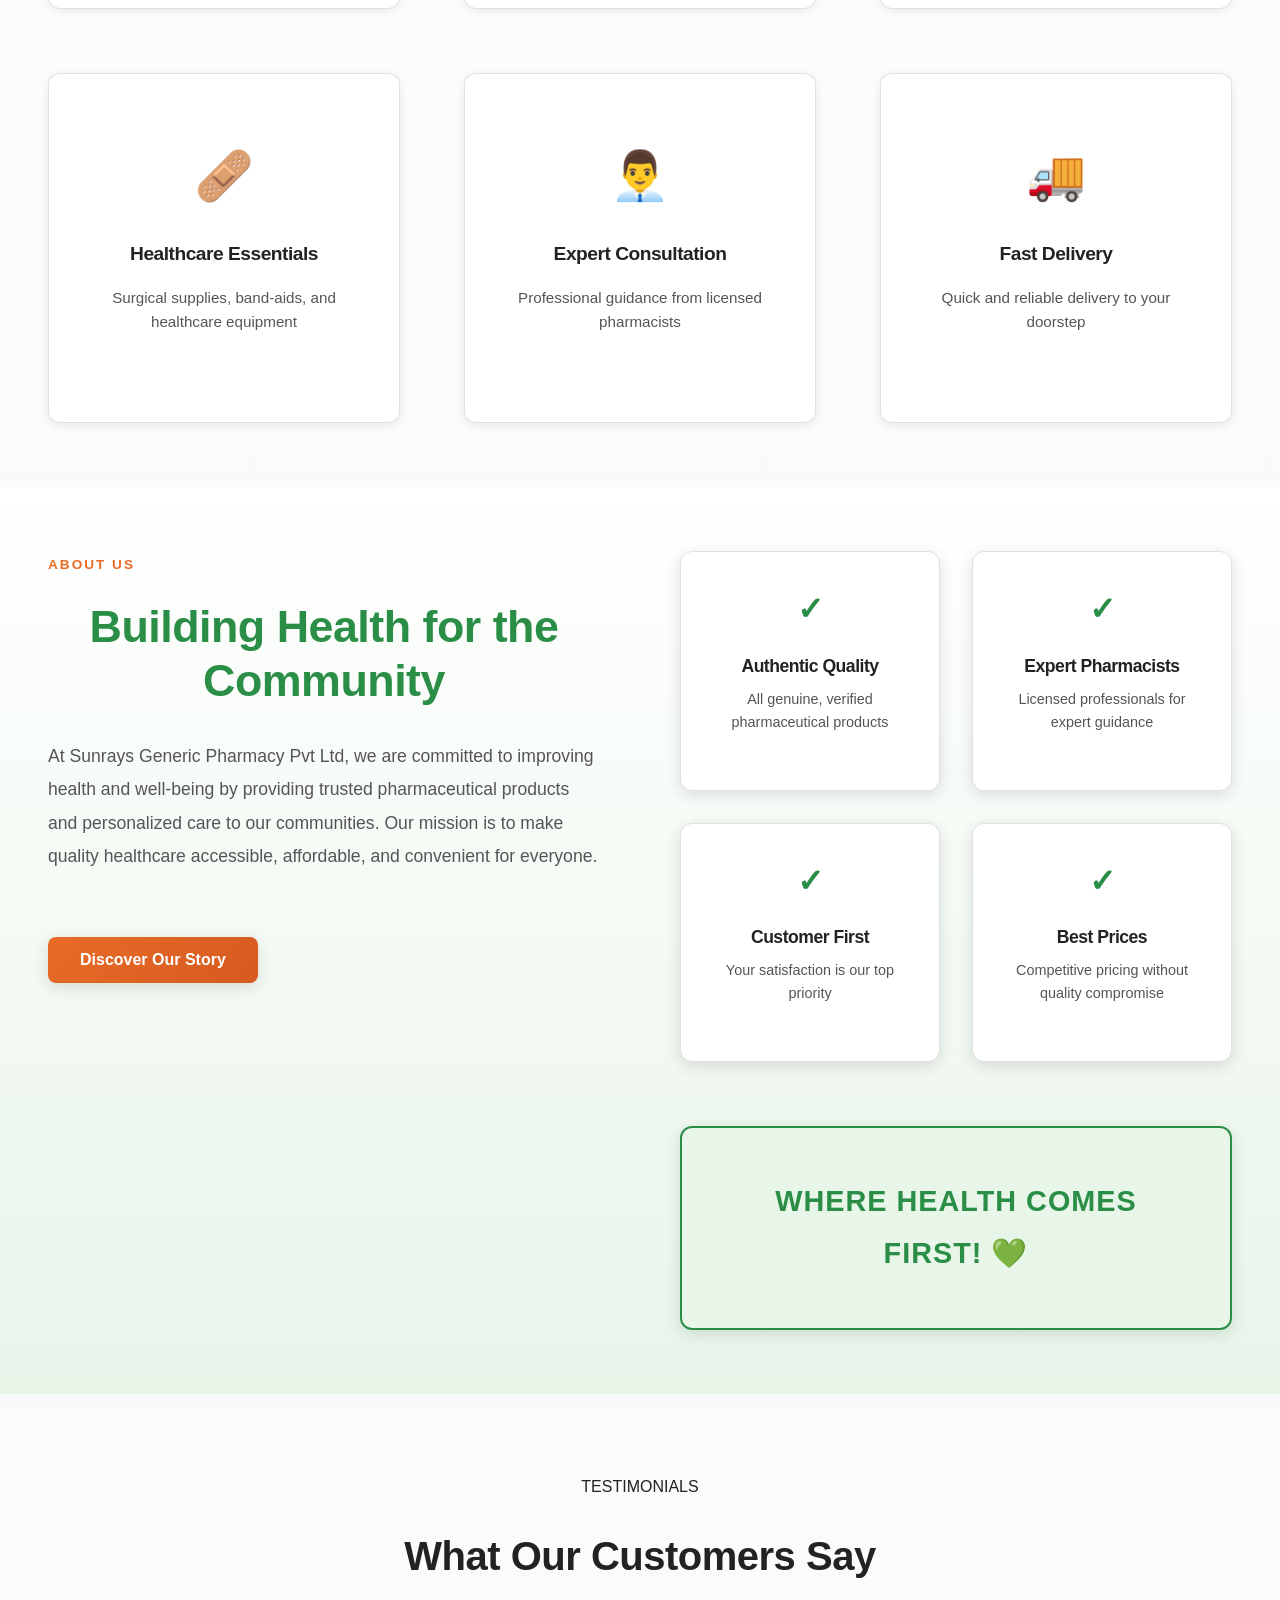
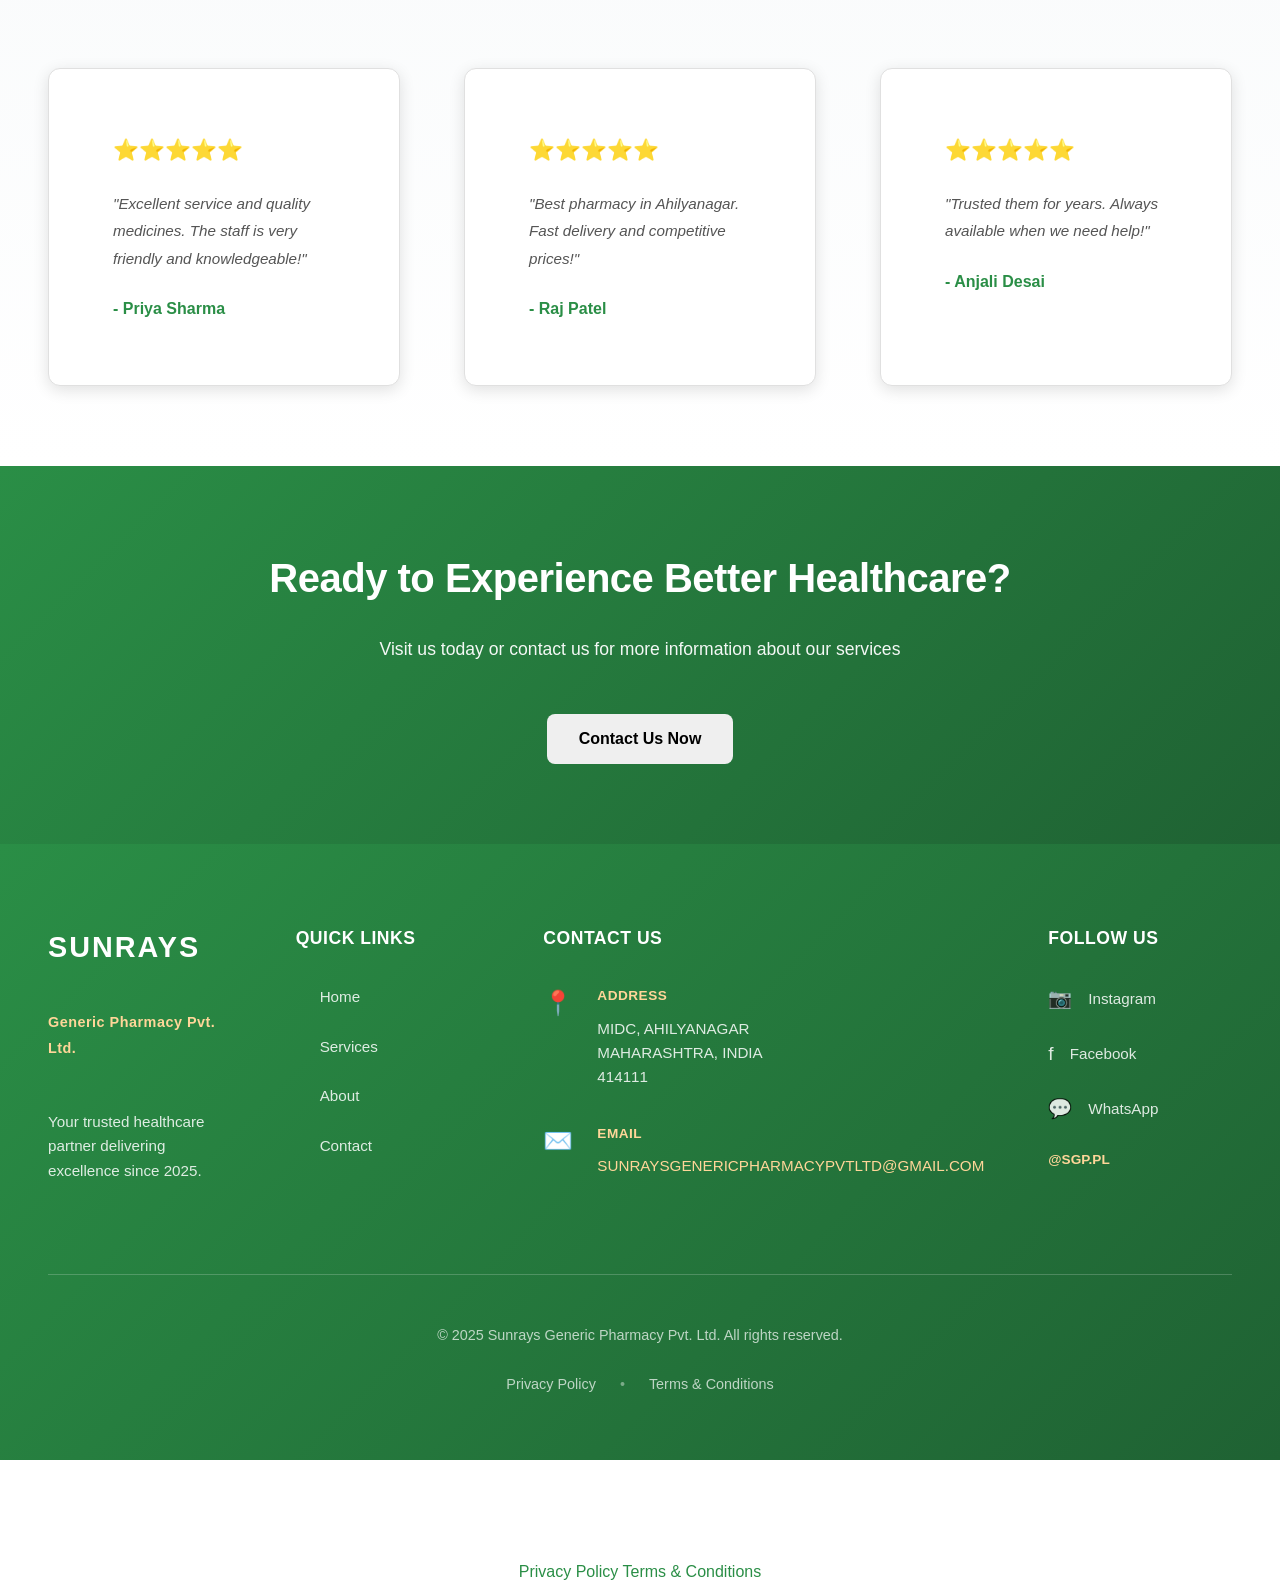
==== commit 24648721: "Redesign: Modern hero section, 2-column About Us, and 4-column footer layout with trending 2026 UI" ====
--- a/brand.html
+++ b/brand.html
@@ -70,36 +70,22 @@
 
         <div class="container hero-container">
             <div class="hero-content">
-                <div class="badge">🏥 Welcome to Excellence in Healthcare</div>
+                <div class="badge">🏥 Welcome to Sunrays Pharmacy</div>
                 <h1 class="hero-title" data-aos="fade-up">
-                    Your Trusted <span class="gradient-text">Healthcare Partner</span>
+                    Quality Medicines for <span class="gradient-text">Better Health</span>
                 </h1>
                 <p class="hero-subtitle" data-aos="fade-up" data-aos-delay="100">
-                    Sunrays Generic Pharmacy - Delivering quality medicines, professional care, and wellness solutions with excellence since 2025.
+                    Your trusted healthcare partner - Delivering excellence since 2025
                 </p>
-                
-                <div class="hero-cta" data-aos="fade-up" data-aos-delay="200">
-                    <button class="btn btn-primary">
-                        <span>Explore Services</span>
-                        <span class="btn-icon">→</span>
-                    </button>
-                    <button class="btn btn-secondary">
-                        Learn More
-                    </button>
-                </div>
-
-                <div class="hero-stats" data-aos="fade-up" data-aos-delay="300">
+
+                <div class="hero-stats" data-aos="fade-up" data-aos-delay="200">
                     <div class="stat">
                         <span class="stat-number">500+</span>
-                        <span class="stat-label">Products</span>
-                    </div>
-                    <div class="stat">
-                        <span class="stat-number">24/7</span>
-                        <span class="stat-label">Available</span>
+                        <span class="stat-label">Products Available</span>
                     </div>
                     <div class="stat">
                         <span class="stat-number">5K+</span>
-                        <span class="stat-label">Customers</span>
+                        <span class="stat-label">Happy Customers</span>
                     </div>
                 </div>
             </div>
@@ -107,7 +93,7 @@
             <div class="hero-image" data-aos="fade-left" data-aos-delay="200">
                 <div class="floating-card card-1">
                     <div class="card-icon">💊</div>
-                    <div class="card-text">Quality Medicine</div>
+                    <div class="card-text">Quality Medicines</div>
                 </div>
                 <div class="floating-card card-2">
                     <div class="card-icon">👨‍⚕️</div>
@@ -115,7 +101,7 @@
                 </div>
                 <div class="floating-card card-3">
                     <div class="card-icon">⏰</div>
-                    <div class="card-text">Same Day</div>
+                    <div class="card-text">Same Day Delivery</div>
                 </div>
             </div>
         </div>
@@ -173,41 +159,46 @@
     <!-- ============ ABOUT US SECTION ============ -->
     <section id="about" class="about-section">
         <div class="container">
-            <div class="about-wrapper">
-                <div class="about-content" data-aos="fade-right">
-                    <div class="badge">ABOUT US</div>
-                    <h2 class="section-title">Building Health for the Community</h2>
+            <div class="about-grid">
+                <!-- Left Column: Content -->
+                <div class="about-left" data-aos="fade-right">
+                    <div class="section-badge">ABOUT US</div>
+                    <h2 class="about-title">Building Health for the Community</h2>
                     
-                    <p class="about-text">
-                        At Sunrays Generic Pharmacy Pvt Ltd, we are committed to improving health and well-being by providing trusted pharmaceutical products and personalized care to our communities.
+                    <p class="about-description">
+                        At Sunrays Generic Pharmacy Pvt Ltd, we are committed to improving health and well-being by providing trusted pharmaceutical products and personalized care to our communities. Our mission is to make quality healthcare accessible, affordable, and convenient for everyone.
                     </p>
 
-                    <div class="about-highlights">
-                        <div class="highlight-item">
-                            <span class="highlight-icon">✓</span>
-                            <span class="highlight-text">Authentic Quality Products</span>
-                        </div>
-                        <div class="highlight-item">
-                            <span class="highlight-icon">✓</span>
-                            <span class="highlight-text">Licensed Pharmacists</span>
-                        </div>
-                        <div class="highlight-item">
-                            <span class="highlight-icon">✓</span>
-                            <span class="highlight-text">Customer-Centric Service</span>
-                        </div>
-                        <div class="highlight-item">
-                            <span class="highlight-icon">✓</span>
-                            <span class="highlight-text">Competitive Pricing</span>
-                        </div>
-                    </div>
-
-                    <button class="btn btn-primary">Discover More</button>
-                </div>
-
-                <div class="about-image" data-aos="fade-left">
+                    <button class="btn btn-discover">Discover Our Story</button>
+                </div>
+
+                <!-- Right Column: Features Grid -->
+                <div class="about-right" data-aos="fade-left">
+                    <div class="features-grid">
+                        <div class="feature-card">
+                            <div class="feature-icon">✓</div>
+                            <h3 class="feature-title">Authentic Quality</h3>
+                            <p class="feature-text">All genuine, verified pharmaceutical products</p>
+                        </div>
+                        <div class="feature-card">
+                            <div class="feature-icon">✓</div>
+                            <h3 class="feature-title">Expert Pharmacists</h3>
+                            <p class="feature-text">Licensed professionals for expert guidance</p>
+                        </div>
+                        <div class="feature-card">
+                            <div class="feature-icon">✓</div>
+                            <h3 class="feature-title">Customer First</h3>
+                            <p class="feature-text">Your satisfaction is our top priority</p>
+                        </div>
+                        <div class="feature-card">
+                            <div class="feature-icon">✓</div>
+                            <h3 class="feature-title">Best Prices</h3>
+                            <p class="feature-text">Competitive pricing without quality compromise</p>
+                        </div>
+                    </div>
+                    
                     <div class="tagline-box">
-                        <div class="tagline-text">WHERE HEALTH COMES FIRST!</div>
-                        <div class="tagline-icon">💚</div>
+                        <p class="tagline">WHERE HEALTH COMES FIRST! 💚</p>
                     </div>
                 </div>
             </div>
@@ -259,45 +250,77 @@
     <footer id="contact" class="footer">
         <div class="container">
             <div class="footer-grid">
+                <!-- Column 1: Brand -->
+                <div class="footer-col footer-brand">
+                    <div class="footer-logo">
+                        <h3 class="footer-logo-text">SUNRAYS</h3>
+                    </div>
+                    <p class="footer-subtitle">Generic Pharmacy Pvt. Ltd.</p>
+                    <p class="footer-description">Your trusted healthcare partner delivering excellence since 2025.</p>
+                </div>
+
+                <!-- Column 2: Quick Links -->
                 <div class="footer-col">
-                    <div class="footer-logo">
-                        <div class="footer-logo-brand">SUNRAYS</div>
-                        <p class="footer-logo-subtitle">Generic Pharmacy Pvt. Ltd.</p>
-                    </div>
-                    <p class="footer-description">Your trusted healthcare partner, delivering excellence since 2025.</p>
-                </div>
-
+                    <h4 class="footer-col-title">Quick Links</h4>
+                    <ul class="footer-links">
+                        <li><a href="#home" class="footer-link">Home</a></li>
+                        <li><a href="#services" class="footer-link">Services</a></li>
+                        <li><a href="#about" class="footer-link">About</a></li>
+                        <li><a href="#contact" class="footer-link">Contact</a></li>
+                    </ul>
+                </div>
+
+                <!-- Column 3: Contact Info -->
                 <div class="footer-col">
-                    <h4 class="footer-title">Quick Links</h4>
-                    <ul class="footer-links">
-                        <li><a href="#home">Home</a></li>
-                        <li><a href="#services">Services</a></li>
-                        <li><a href="#about">About</a></li>
-                        <li><a href="#contact">Contact</a></li>
-                    </ul>
-                </div>
-
+                    <h4 class="footer-col-title">Contact Us</h4>
+                    <div class="footer-contact-item">
+                        <span class="footer-contact-icon">📍</span>
+                        <div>
+                            <p class="footer-contact-label">Address</p>
+                            <p class="footer-contact-value">MIDC, AHILYANAGAR<br>MAHARASHTRA, INDIA<br>414111</p>
+                        </div>
+                    </div>
+                    <div class="footer-contact-item">
+                        <span class="footer-contact-icon">✉️</span>
+                        <div>
+                            <p class="footer-contact-label">Email</p>
+                            <p class="footer-contact-value"><a href="mailto:SUNRAYSGENERICPHARMACYPVTLTD@GMAIL.COM">SUNRAYSGENERICPHARMACYPVTLTD@GMAIL.COM</a></p>
+                        </div>
+                    </div>
+                </div>
+
+                <!-- Column 4: Follow Us -->
                 <div class="footer-col">
-                    <h4 class="footer-title">Contact Info</h4>
-                    <div class="footer-item">
-                        <span class="footer-label">📍 Address:</span>
-                        <p class="footer-value">MIDC, AHILYANAGAR, MAHARASHTRA, INDIA, 414111</p>
-                    </div>
-                    <div class="footer-item">
-                        <span class="footer-label">✉️ Email:</span>
-                        <p class="footer-value"><a href="mailto:SUNRAYSGENERICPHARMACYPVTLTD@GMAIL.COM">SUNRAYSGENERICPHARMACYPVTLTD@GMAIL.COM</a></p>
-                    </div>
-                </div>
-
-                <div class="footer-col">
-                    <h4 class="footer-title">Follow Us</h4>
+                    <h4 class="footer-col-title">Follow Us</h4>
                     <div class="social-links">
-                        <a href="#" class="social-link">Instagram</a>
-                        <a href="#" class="social-link">Facebook</a>
-                        <a href="#" class="social-link">WhatsApp</a>
-                    </div>
-                    <p class="footer-label" style="margin-top: 1rem;">@SGP.PL</p>
-                </div>
+                        <a href="#" class="social-link">
+                            <span class="social-icon">📷</span>
+                            <span>Instagram</span>
+                        </a>
+                        <a href="#" class="social-link">
+                            <span class="social-icon">f</span>
+                            <span>Facebook</span>
+                        </a>
+                        <a href="#" class="social-link">
+                            <span class="social-icon">💬</span>
+                            <span>WhatsApp</span>
+                        </a>
+                    </div>
+                    <p class="social-handle">@SGP.PL</p>
+                </div>
+            </div>
+
+            <!-- Footer Bottom -->
+            <div class="footer-bottom">
+                <p class="footer-copyright">&copy; 2025 Sunrays Generic Pharmacy Pvt. Ltd. All rights reserved.</p>
+                <div class="footer-policies">
+                    <a href="#">Privacy Policy</a>
+                    <span>•</span>
+                    <a href="#">Terms & Conditions</a>
+                </div>
+            </div>
+        </div>
+    </footer>
             </div>
 
             <div class="footer-divider"></div>
--- a/brand-style.css
+++ b/brand-style.css
@@ -4,11 +4,14 @@
     --primary-green: #2A8E46;      /* Forest/Kelly Green */
     --primary-orange: #E86C27;     /* Warm Sun Orange */
     --text-dark: #222222;          /* Dark Charcoal */
-    --text-secondary: #1A202C;     /* Navy */
+    --text-secondary: #555555;     /* Gray */
     --white: #FFFFFF;
-    --light-gray: #F8F8F8;
+    --light-gray: #F8FAFB;
     --light-green: #E8F5E9;        /* Subtle light green tint */
     --border-color: #E0E0E0;
+    --shadow-sm: 0 2px 8px rgba(0, 0, 0, 0.08);
+    --shadow-md: 0 4px 16px rgba(0, 0, 0, 0.12);
+    --shadow-lg: 0 8px 32px rgba(0, 0, 0, 0.15);
     
     /* Spacing */
     --spacing-xs: 0.5rem;
@@ -17,9 +20,11 @@
     --spacing-lg: 2rem;
     --spacing-xl: 3rem;
     --spacing-2xl: 4rem;
+    --spacing-3xl: 5rem;
     
     /* Transitions */
     --transition: all 0.3s cubic-bezier(0.25, 0.46, 0.45, 0.94);
+    --max-width: 1280px;
 }
 
 /* ============ GLOBAL STYLES ============ */
@@ -42,9 +47,28 @@
 }
 
 .container {
-    max-width: 1200px;
+    max-width: var(--max-width);
     margin: 0 auto;
     padding: 0 var(--spacing-md);
+    width: 100%;
+}
+
+@media (max-width: 1024px) {
+    .container {
+        padding: 0 var(--spacing-md);
+    }
+}
+
+@media (max-width: 768px) {
+    .container {
+        padding: 0 var(--spacing-md);
+    }
+}
+
+@media (max-width: 480px) {
+    .container {
+        padding: 0 var(--spacing-sm);
+    }
 }
 
 /* ============ ANIMATIONS ============ */
@@ -88,6 +112,58 @@
     50% {
         opacity: 0.8;
     }
+}
+
+/* ============ BUTTON STYLES ============ */
+button, .btn {
+    padding: var(--spacing-sm) var(--spacing-lg);
+    border: none;
+    border-radius: 8px;
+    font-weight: 700;
+    font-size: 1rem;
+    cursor: pointer;
+    transition: var(--transition);
+    display: inline-flex;
+    align-items: center;
+    justify-content: center;
+    gap: var(--spacing-xs);
+    min-width: 140px;
+    text-align: center;
+}
+
+button:hover, .btn:hover {
+    transform: translateY(-2px);
+}
+
+button:active, .btn:active {
+    transform: translateY(0);
+}
+
+/* Primary Button */
+.login-btn {
+    background: linear-gradient(135deg, var(--primary-orange) 0%, #D65A1F 100%);
+    color: var(--white);
+    box-shadow: var(--shadow-md);
+    padding: 0.75rem 1.5rem;
+    min-width: auto;
+}
+
+.login-btn:hover {
+    box-shadow: var(--shadow-lg);
+    transform: translateY(-3px);
+}
+
+.cta-btn {
+    background: linear-gradient(135deg, var(--primary-orange) 0%, #D65A1F 100%);
+    color: var(--white);
+    box-shadow: var(--shadow-md);
+    padding: 0.75rem 1.5rem;
+    min-width: auto;
+}
+
+.cta-btn:hover {
+    box-shadow: var(--shadow-lg);
+    transform: translateY(-3px);
 }
 
 /* ============ TYPOGRAPHY ============ */
@@ -301,11 +377,18 @@
     border-radius: 50%;
 }
 
-.hero-content {
+.hero .container {
     position: relative;
     z-index: 2;
+    display: flex;
+    flex-direction: column;
+    align-items: center;
     text-align: center;
+}
+
+.hero-content {
     max-width: 900px;
+    margin-bottom: var(--spacing-2xl);
 }
 
 .hero-title {
@@ -319,7 +402,7 @@
 .hero-subtitle {
     font-size: 1.4rem;
     color: rgba(255, 255, 255, 0.95);
-    margin-bottom: var(--spacing-lg);
+    margin-bottom: var(--spacing-xl);
     animation: fadeInUp 0.8s ease-out 0.2s both;
     font-weight: 600;
 }
@@ -329,179 +412,806 @@
     color: rgba(255, 255, 255, 0.9);
     line-height: 1.9;
     animation: fadeInUp 0.8s ease-out 0.4s both;
-    max-width: 800px;
-    margin-left: auto;
-    margin-right: auto;
-}
-
-/* ============ ABOUT US SECTION ============ */
+    margin-bottom: var(--spacing-2xl);
+}
+
+/* Stats Row */
+.hero-stats {
+    display: flex;
+    justify-content: center;
+    gap: var(--spacing-3xl);
+    margin-bottom: var(--spacing-2xl);
+    flex-wrap: wrap;
+    animation: fadeInUp 0.8s ease-out 0.4s both;
+}
+
+.stat {
+    display: flex;
+    flex-direction: column;
+    align-items: center;
+}
+
+.stat-number {
+    font-size: 2.5rem;
+    font-weight: 800;
+    color: #FFD699;
+    margin-bottom: var(--spacing-xs);
+}
+
+.stat-label {
+    font-size: 0.95rem;
+    color: rgba(255, 255, 255, 0.9);
+    font-weight: 600;
+}
+
+/* Floating Cards Container - Horizontal Layout */
+.hero-image {
+    display: flex;
+    justify-content: center;
+    gap: var(--spacing-lg);
+    flex-wrap: wrap;
+    animation: fadeInUp 0.8s ease-out 0.6s both;
+    width: 100%;
+    max-width: 900px;
+}
+
+.floating-card {
+    background: var(--white);
+    border-radius: 16px;
+    padding: var(--spacing-lg);
+    box-shadow: var(--shadow-lg);
+    display: flex;
+    flex-direction: column;
+    align-items: center;
+    justify-content: center;
+    gap: var(--spacing-sm);
+    animation: none;
+    position: relative;
+    width: 140px;
+    flex-shrink: 0;
+    transition: var(--transition);
+}
+
+.floating-card:hover {
+    transform: translateY(-8px);
+    box-shadow: 0 12px 40px rgba(0, 0, 0, 0.2);
+}
+
+.card-icon {
+    font-size: 3rem;
+}
+
+.card-text {
+    font-size: 0.9rem;
+    font-weight: 600;
+    color: var(--text-dark);
+    text-align: center;
+}
+
+@media (max-width: 768px) {
+    .hero {
+        padding: var(--spacing-xl) var(--spacing-md);
+        min-height: 400px;
+    }
+
+    .hero-stats {
+        gap: var(--spacing-lg);
+        margin-bottom: var(--spacing-xl);
+    }
+
+    .stat-number {
+        font-size: 1.5rem;
+    }
+
+    .hero-image {
+        gap: var(--spacing-md);
+    }
+
+    .floating-card {
+        width: 120px;
+        padding: var(--spacing-md);
+    }
+
+    .card-icon {
+        font-size: 2.5rem;
+    }
+
+    .card-text {
+        font-size: 0.85rem;
+    }
+}
+
+@media (max-width: 480px) {
+    .hero-title {
+        font-size: 1.5rem;
+    }
+
+    .hero-subtitle {
+        font-size: 1.1rem;
+        margin-bottom: var(--spacing-md);
+    }
+
+    .hero {
+        padding: var(--spacing-lg) var(--spacing-sm);
+        min-height: 300px;
+    }
+
+    .hero-stats {
+        gap: var(--spacing-lg);
+        flex-direction: column;
+    }
+
+    .stat-number {
+        font-size: 1.5rem;
+    }
+
+    .hero-image {
+        flex-direction: column;
+        gap: var(--spacing-sm);
+    }
+
+    .floating-card {
+        width: 100px;
+        padding: var(--spacing-sm);
+    }
+
+    .card-icon {
+        font-size: 2rem;
+    }
+
+    .card-text {
+        font-size: 0.8rem;
+    }
+}
+
+/* ============ ABOUT US SECTION - MODERN 2 COLUMN ============ */
 .about-section {
     background: linear-gradient(180deg, var(--white) 0%, var(--light-green) 100%);
     padding: var(--spacing-2xl) var(--spacing-md);
 }
 
-.section-title {
+.about-grid {
+    display: grid;
+    grid-template-columns: 1fr 1fr;
+    gap: var(--spacing-3xl);
+    align-items: start;
+    max-width: var(--max-width);
+    margin: 0 auto;
+}
+
+.about-left {
+    animation: fadeInUp 0.8s ease-out;
+}
+
+.section-badge {
+    display: inline-block;
+    font-size: 0.85rem;
+    font-weight: 700;
+    color: var(--primary-orange);
+    letter-spacing: 2px;
+    text-transform: uppercase;
+    margin-bottom: var(--spacing-md);
+}
+
+.about-title {
+    font-size: 2.8rem;
+    font-weight: 800;
     color: var(--primary-green);
-    position: relative;
-    display: inline-block;
-    width: 100%;
-    animation: fadeInUp 0.8s ease-out;
-}
-
-.section-title::after {
-    content: '';
-    position: absolute;
-    bottom: -10px;
-    left: 50%;
-    transform: translateX(-50%);
-    width: 80px;
-    height: 4px;
-    background: linear-gradient(90deg, var(--primary-orange), var(--primary-green));
-    border-radius: 2px;
-}
-
-.about-content {
-    max-width: 900px;
-    margin: var(--spacing-2xl) auto 0;
-}
-
-.about-text {
-    font-size: 1.05rem;
+    margin-bottom: var(--spacing-lg);
+    line-height: 1.2;
+}
+
+.about-description {
+    font-size: 1.1rem;
     color: var(--text-secondary);
     line-height: 1.9;
-    text-align: justify;
+    margin-bottom: var(--spacing-2xl);
+}
+
+.btn-discover {
+    background: linear-gradient(135deg, var(--primary-orange) 0%, #D65A1F 100%);
+    color: var(--white);
+    padding: 0.875rem 2rem;
+    border: none;
+    border-radius: 8px;
+    font-weight: 600;
+    font-size: 1rem;
+    cursor: pointer;
+    box-shadow: var(--shadow-md);
+    transition: var(--transition);
+    display: inline-block;
+}
+
+.btn-discover:hover {
+    transform: translateY(-3px);
+    box-shadow: var(--shadow-lg);
+}
+
+/* Features Grid - Right Column */
+.about-right {
     animation: fadeInUp 0.8s ease-out 0.2s both;
+}
+
+.features-grid {
+    display: grid;
+    grid-template-columns: 1fr 1fr;
+    gap: var(--spacing-lg);
+    margin-bottom: var(--spacing-2xl);
+}
+
+.feature-card {
+    background: var(--white);
+    border-radius: 12px;
     padding: var(--spacing-lg);
-    background: var(--white);
-    border-left: 5px solid var(--primary-orange);
-    border-radius: 4px;
-    margin-bottom: var(--spacing-xl);
-}
-
-/* Callout Blockquote */
-.callout-blockquote {
+    box-shadow: var(--shadow-md);
+    text-align: center;
+    transition: var(--transition);
+    border: 1px solid var(--border-color);
+}
+
+.feature-card:hover {
+    transform: translateY(-6px);
+    box-shadow: var(--shadow-lg);
+    border-color: var(--primary-green);
+}
+
+.feature-icon {
+    font-size: 2rem;
+    color: var(--primary-green);
+    font-weight: 800;
+    margin-bottom: var(--spacing-sm);
+    display: block;
+}
+
+.feature-title {
+    font-size: 1.1rem;
+    font-weight: 700;
+    color: var(--text-dark);
+    margin-bottom: var(--spacing-xs);
+}
+
+.feature-text {
+    font-size: 0.9rem;
+    color: var(--text-secondary);
+    line-height: 1.6;
+}
+
+/* Tagline Box */
+.tagline-box {
     background: var(--light-green);
     border: 2px solid var(--primary-green);
-    padding: var(--spacing-xl) var(--spacing-lg);
-    border-radius: 8px;
+    border-radius: 12px;
+    padding: var(--spacing-xl);
     text-align: center;
-    animation: fadeInUp 0.8s ease-out 0.4s both;
-    box-shadow: 0 4px 15px rgba(42, 142, 70, 0.1);
-}
-
-.callout-text {
-    font-size: 2rem;
+    box-shadow: var(--shadow-md);
+}
+
+.tagline {
+    font-size: 1.8rem;
     font-weight: 800;
     color: var(--primary-green);
+    text-transform: uppercase;
     letter-spacing: 1px;
     margin: 0;
-    text-transform: uppercase;
-}
-
-/* ============ FOOTER / CONTACT SECTION ============ */
+}
+
+@media (max-width: 1024px) {
+    .about-grid {
+        grid-template-columns: 1fr;
+        gap: var(--spacing-2xl);
+    }
+
+    .about-title {
+        font-size: 2.2rem;
+    }
+}
+
+@media (max-width: 768px) {
+    .about-section {
+        padding: var(--spacing-xl) var(--spacing-md);
+    }
+
+    .about-grid {
+        gap: var(--spacing-xl);
+    }
+
+    .about-title {
+        font-size: 2rem;
+    }
+
+    .features-grid {
+        grid-template-columns: 1fr;
+    }
+
+    .about-description {
+        font-size: 1rem;
+    }
+}
+
+@media (max-width: 480px) {
+    .about-section {
+        padding: var(--spacing-lg) var(--spacing-sm);
+    }
+
+    .about-title {
+        font-size: 1.6rem;
+    }
+
+    .section-badge {
+        font-size: 0.75rem;
+    }
+
+    .tagline {
+        font-size: 1.3rem;
+    }
+}
+
+/* ============ SERVICES SECTION ============ */
+.services {
+    padding: var(--spacing-2xl) var(--spacing-md);
+    background: linear-gradient(180deg, var(--white) 0%, var(--light-gray) 100%);
+}
+
+.services .container {
+    max-width: var(--max-width);
+    margin: 0 auto;
+}
+
+.section-header {
+    text-align: center;
+    margin-bottom: var(--spacing-3xl);
+}
+
+.section-header .badge {
+    display: inline-block;
+    animation: fadeInUp 0.6s ease-out;
+}
+
+.section-header .section-title {
+    font-size: 2.5rem;
+    margin-bottom: var(--spacing-md);
+    margin-top: var(--spacing-md);
+    animation: fadeInUp 0.6s ease-out 0.1s both;
+}
+
+.section-description {
+    font-size: 1.1rem;
+    color: var(--text-secondary);
+    max-width: 600px;
+    margin: 0 auto;
+    animation: fadeInUp 0.6s ease-out 0.2s both;
+}
+
+.services-grid {
+    display: grid;
+    grid-template-columns: repeat(3, 1fr);
+    gap: var(--spacing-2xl);
+}
+
+@media (max-width: 1024px) {
+    .services-grid {
+        grid-template-columns: repeat(2, 1fr);
+        gap: var(--spacing-xl);
+    }
+}
+
+@media (max-width: 768px) {
+    .services-grid {
+        grid-template-columns: 1fr;
+        gap: var(--spacing-lg);
+    }
+}
+
+.service-card {
+    background: var(--white);
+    border-radius: 12px;
+    padding: var(--spacing-2xl) var(--spacing-lg);
+    text-align: center;
+    transition: var(--transition);
+    border: 1px solid var(--border-color);
+    box-shadow: var(--shadow-sm);
+    animation: fadeInUp 0.6s ease-out backwards;
+}
+
+.service-card:nth-child(1) { animation-delay: 0s; }
+.service-card:nth-child(2) { animation-delay: 0.1s; }
+.service-card:nth-child(3) { animation-delay: 0.2s; }
+.service-card:nth-child(4) { animation-delay: 0.3s; }
+.service-card:nth-child(5) { animation-delay: 0.4s; }
+.service-card:nth-child(6) { animation-delay: 0.5s; }
+
+.service-card:hover {
+    transform: translateY(-8px);
+    box-shadow: var(--shadow-lg);
+    border-color: var(--primary-green);
+    background: var(--light-green);
+}
+
+.service-icon {
+    font-size: 3rem;
+    margin-bottom: var(--spacing-md);
+    display: block;
+}
+
+.service-title {
+    font-size: 1.2rem;
+    margin-bottom: var(--spacing-sm);
+    color: var(--text-dark);
+    font-weight: 700;
+}
+
+.service-description {
+    color: var(--text-secondary);
+    font-size: 0.95rem;
+    line-height: 1.6;
+}
+
+/* ============ TESTIMONIALS SECTION ============ */
+.testimonials {
+    padding: var(--spacing-3xl) var(--spacing-md);
+    background: linear-gradient(180deg, var(--light-gray) 0%, var(--white) 100%);
+}
+
+.testimonials .container {
+    max-width: var(--max-width);
+    margin: 0 auto;
+}
+
+.testimonials-grid {
+    display: grid;
+    grid-template-columns: repeat(3, 1fr);
+    gap: var(--spacing-2xl);
+}
+
+@media (max-width: 1024px) {
+    .testimonials-grid {
+        grid-template-columns: repeat(2, 1fr);
+        gap: var(--spacing-xl);
+    }
+}
+
+@media (max-width: 768px) {
+    .testimonials-grid {
+        grid-template-columns: 1fr;
+        gap: var(--spacing-lg);
+    }
+}
+
+.testimonial-card {
+    background: var(--white);
+    padding: var(--spacing-2xl);
+    border-radius: 12px;
+    box-shadow: var(--shadow-md);
+    border: 1px solid var(--border-color);
+    transition: var(--transition);
+    animation: fadeInUp 0.6s ease-out backwards;
+}
+
+.testimonial-card:nth-child(1) { animation-delay: 0s; }
+.testimonial-card:nth-child(2) { animation-delay: 0.1s; }
+.testimonial-card:nth-child(3) { animation-delay: 0.2s; }
+
+.testimonial-card:hover {
+    transform: translateY(-8px);
+    box-shadow: var(--shadow-lg);
+    border-color: var(--primary-orange);
+}
+
+.stars {
+    font-size: 1.3rem;
+    margin-bottom: var(--spacing-md);
+    display: block;
+}
+
+.testimonial-text {
+    font-style: italic;
+    color: var(--text-secondary);
+    margin-bottom: var(--spacing-md);
+    line-height: 1.8;
+    font-size: 0.95rem;
+}
+
+.testimonial-author {
+    font-weight: 700;
+    color: var(--primary-green);
+    font-size: 1rem;
+}
+
+/* ============ CTA SECTION ============ */
+.cta-section {
+    padding: var(--spacing-3xl) var(--spacing-md);
+    background: linear-gradient(135deg, var(--primary-green) 0%, #1F6233 100%);
+    color: var(--white);
+    text-align: center;
+}
+
+.cta-section .container {
+    max-width: 800px;
+}
+
+.cta-content h2 {
+    font-size: 2.5rem;
+    margin-bottom: var(--spacing-md);
+    color: var(--white);
+    animation: fadeInUp 0.6s ease-out;
+}
+
+.cta-content p {
+    color: rgba(255, 255, 255, 0.95);
+    font-size: 1.1rem;
+    margin-bottom: var(--spacing-xl);
+    animation: fadeInUp 0.6s ease-out 0.1s both;
+}
+
+.cta-content .btn {
+    animation: fadeInUp 0.6s ease-out 0.2s both;
+}
+
+/* ============ FOOTER / CONTACT SECTION - MODERN 4 COLUMN ============ */
 .footer {
     background: linear-gradient(135deg, var(--primary-green) 0%, #1F6233 100%);
     color: var(--white);
-    padding: var(--spacing-2xl) var(--spacing-md);
-}
-
-.footer-content {
+    padding: var(--spacing-3xl) var(--spacing-md) var(--spacing-2xl);
+}
+
+.footer .container {
+    display: flex;
+    flex-direction: column;
+}
+
+.footer-grid {
     display: grid;
-    grid-template-columns: repeat(auto-fit, minmax(280px, 1fr));
-    gap: var(--spacing-xl);
-    max-width: 1100px;
+    grid-template-columns: repeat(4, 1fr);
+    gap: var(--spacing-2xl);
+    max-width: 1280px;
     margin: 0 auto var(--spacing-2xl);
-}
-
-.footer-item {
+    width: 100%;
+    animation: fadeInUp 0.8s ease-out backwards;
+}
+
+.footer-col {
+    animation: fadeInUp 0.8s ease-out backwards;
+}
+
+.footer-col:nth-child(1) { animation-delay: 0.1s; }
+.footer-col:nth-child(2) { animation-delay: 0.2s; }
+.footer-col:nth-child(3) { animation-delay: 0.3s; }
+.footer-col:nth-child(4) { animation-delay: 0.4s; }
+
+/* Brand Column */
+.footer-brand {
+    display: flex;
+    flex-direction: column;
+    gap: var(--spacing-md);
+}
+
+.footer-logo {
+    margin-bottom: var(--spacing-sm);
+}
+
+.footer-logo-text {
+    font-size: 1.8rem;
+    font-weight: 800;
+    letter-spacing: 2px;
+    color: var(--white);
+    margin: 0;
+}
+
+.footer-subtitle {
+    font-size: 0.9rem;
+    color: #FFD699;
+    font-weight: 600;
+    letter-spacing: 0.5px;
+}
+
+.footer-description {
+    font-size: 0.95rem;
+    color: rgba(255, 255, 255, 0.85);
+    line-height: 1.6;
+}
+
+/* Column Titles */
+.footer-col-title {
+    font-size: 1.1rem;
+    font-weight: 700;
+    color: var(--white);
+    margin: 0 0 var(--spacing-lg) 0;
+    text-transform: uppercase;
+    letter-spacing: 0.5px;
+}
+
+/* Quick Links */
+.footer-links {
+    list-style: none;
+    display: flex;
+    flex-direction: column;
+    gap: var(--spacing-md);
+    margin: 0;
+    padding: 0;
+}
+
+.footer-link {
+    color: rgba(255, 255, 255, 0.85);
+    text-decoration: none;
+    font-size: 0.95rem;
+    transition: var(--transition);
+    position: relative;
+    padding-left: var(--spacing-md);
+}
+
+.footer-link::before {
+    content: '→';
+    position: absolute;
+    left: 0;
+    opacity: 0;
+    transition: all 0.3s ease;
+}
+
+.footer-link:hover {
+    color: var(--primary-orange);
+}
+
+.footer-link:hover::before {
+    opacity: 1;
+    transform: translateX(4px);
+}
+
+/* Contact Info */
+.footer-contact-item {
     display: flex;
     gap: var(--spacing-md);
-    padding: var(--spacing-lg);
-    background: rgba(255, 255, 255, 0.1);
-    border: 1px solid rgba(255, 255, 255, 0.2);
-    border-radius: 8px;
-    backdrop-filter: blur(10px);
-    transition: var(--transition);
-    animation: fadeInUp 0.8s ease-out backwards;
-}
-
-.footer-item:nth-child(1) {
-    animation-delay: 0.2s;
-}
-
-.footer-item:nth-child(2) {
-    animation-delay: 0.4s;
-}
-
-.footer-item:nth-child(3) {
-    animation-delay: 0.6s;
-}
-
-.footer-item:hover {
-    background: rgba(255, 255, 255, 0.15);
-    transform: translateY(-5px);
-}
-
-.footer-icon {
-    font-size: 2rem;
-    min-width: 50px;
-}
-
-.footer-info {
-    flex: 1;
-}
-
-.footer-label {
+    margin-bottom: var(--spacing-lg);
+    align-items: flex-start;
+}
+
+.footer-contact-icon {
+    font-size: 1.5rem;
+    flex-shrink: 0;
+}
+
+.footer-contact-label {
     font-size: 0.85rem;
+    font-weight: 700;
+    color: #FFD699;
     text-transform: uppercase;
-    letter-spacing: 1px;
-    font-weight: 600;
-    color: rgba(255, 255, 255, 0.8);
-    margin-bottom: var(--spacing-xs);
-}
-
-.footer-value {
-    font-size: 1.05rem;
-    color: var(--white);
+    letter-spacing: 0.5px;
+    margin: 0 0 var(--spacing-xs) 0;
+}
+
+.footer-contact-value {
+    font-size: 0.95rem;
+    color: rgba(255, 255, 255, 0.85);
     line-height: 1.6;
     margin: 0;
-    word-break: break-word;
-}
-
-.footer-value a {
+}
+
+.footer-contact-value a {
     color: #FFD699;
     text-decoration: none;
-}
-
-.footer-value a:hover {
+    transition: var(--transition);
+}
+
+.footer-contact-value a:hover {
     color: var(--white);
     text-decoration: underline;
 }
 
-/* Footer Closing */
-.footer-closing {
+/* Social Links */
+.social-links {
+    display: flex;
+    flex-direction: column;
+    gap: var(--spacing-md);
+}
+
+.social-link {
+    display: flex;
+    align-items: center;
+    gap: var(--spacing-sm);
+    color: rgba(255, 255, 255, 0.85);
+    text-decoration: none;
+    font-size: 0.95rem;
+    transition: var(--transition);
+}
+
+.social-icon {
+    font-size: 1.2rem;
+    transition: var(--transition);
+}
+
+.social-link:hover {
+    color: var(--primary-orange);
+}
+
+.social-link:hover .social-icon {
+    transform: translateY(-3px);
+}
+
+.social-handle {
+    font-size: 0.85rem;
+    color: #FFD699;
+    font-weight: 600;
+    margin-top: var(--spacing-md);
+}
+
+/* Footer Bottom */
+.footer-bottom {
+    border-top: 1px solid rgba(255, 255, 255, 0.2);
+    padding-top: var(--spacing-xl);
     text-align: center;
-    padding-top: var(--spacing-xl);
-    border-top: 1px solid rgba(255, 255, 255, 0.2);
-    animation: fadeInUp 0.8s ease-out 0.8s both;
-}
-
-.thank-you {
-    font-size: 2rem;
-    font-weight: 800;
-    letter-spacing: 2px;
-    margin-bottom: var(--spacing-sm);
-    text-transform: uppercase;
-    background: linear-gradient(90deg, #FFD699, var(--white));
-    -webkit-background-clip: text;
-    -webkit-text-fill-color: transparent;
-    background-clip: text;
+    animation: fadeInUp 0.8s ease-out 0.5s both;
 }
 
 .footer-copyright {
     font-size: 0.9rem;
     color: rgba(255, 255, 255, 0.7);
-    margin: 0;
+    margin: 0 0 var(--spacing-md) 0;
+}
+
+.footer-policies {
+    display: flex;
+    justify-content: center;
+    gap: var(--spacing-md);
+    font-size: 0.9rem;
+}
+
+.footer-policies a {
+    color: rgba(255, 255, 255, 0.7);
+    text-decoration: none;
+    transition: var(--transition);
+}
+
+.footer-policies a:hover {
+    color: var(--primary-orange);
+}
+
+.footer-policies span {
+    color: rgba(255, 255, 255, 0.4);
+}
+
+/* Footer Responsive */
+@media (max-width: 1024px) {
+    .footer-grid {
+        grid-template-columns: repeat(2, 1fr);
+        gap: var(--spacing-xl);
+    }
+}
+
+@media (max-width: 768px) {
+    .footer {
+        padding: var(--spacing-2xl) var(--spacing-md) var(--spacing-lg);
+    }
+
+    .footer-grid {
+        grid-template-columns: 1fr;
+        gap: var(--spacing-xl);
+    }
+
+    .footer-col-title {
+        margin-top: var(--spacing-lg);
+    }
+}
+
+@media (max-width: 480px) {
+    .footer {
+        padding: var(--spacing-lg) var(--spacing-sm);
+    }
+
+    .footer-logo-text {
+        font-size: 1.5rem;
+    }
+
+    .footer-col-title {
+        font-size: 1rem;
+    }
+
+    .footer-bottom {
+        padding-top: var(--spacing-lg);
+    }
+
+    .footer-policies {
+        flex-direction: column;
+        gap: var(--spacing-sm);
+    }
 }
 
 /* ============ RESPONSIVE DESIGN ============ */
@@ -511,6 +1221,10 @@
         font-size: 2.8rem;
     }
 
+    h2 {
+        font-size: 2rem;
+    }
+
     .hero-title {
         font-size: 2.8rem;
     }
@@ -521,6 +1235,19 @@
 
     .nav-links {
         gap: var(--spacing-md);
+    }
+
+    .hero {
+        padding: var(--spacing-xl) var(--spacing-md);
+        min-height: 600px;
+    }
+
+    .hero-stats {
+        gap: var(--spacing-2xl);
+    }
+
+    .stat-number {
+        font-size: 2rem;
     }
 }
 
@@ -536,6 +1263,10 @@
 
     .hero-title {
         font-size: 2rem;
+    }
+
+    .hero-subtitle {
+        font-size: 1.2rem;
     }
 
     /* Navbar */
@@ -592,9 +1323,60 @@
         min-height: 400px;
     }
 
-    .hero-description {
-        font-size: 0.95rem;
-        text-align: left;
+    .hero-stats {
+        gap: var(--spacing-lg);
+        margin-bottom: var(--spacing-xl);
+    }
+
+    .stat-number {
+        font-size: 1.5rem;
+    }
+
+    .hero-image {
+        gap: var(--spacing-md);
+    }
+
+    .floating-card {
+        width: 120px;
+        padding: var(--spacing-md);
+    }
+
+    .card-icon {
+        font-size: 2.5rem;
+    }
+
+    .card-text {
+        font-size: 0.85rem;
+    }
+
+    /* Services */
+    .services {
+        padding: var(--spacing-2xl) var(--spacing-md);
+    }
+
+    .services-grid {
+        gap: var(--spacing-xl);
+    }
+
+    .service-card {
+        padding: var(--spacing-lg);
+    }
+
+    .service-icon {
+        font-size: 2.5rem;
+    }
+
+    /* Testimonials */
+    .testimonials {
+        padding: var(--spacing-2xl) var(--spacing-md);
+    }
+
+    .testimonials-grid {
+        gap: var(--spacing-xl);
+    }
+
+    .testimonial-card {
+        padding: var(--spacing-lg);
     }
 
     /* About */
@@ -614,6 +1396,15 @@
 
     .callout-blockquote {
         padding: var(--spacing-lg) var(--spacing-md);
+    }
+
+    /* CTA */
+    .cta-section {
+        padding: var(--spacing-xl) var(--spacing-md);
+    }
+
+    .cta-content h2 {
+        font-size: 1.8rem;
     }
 
     /* Footer */
@@ -648,11 +1439,11 @@
 
     .hero-subtitle {
         font-size: 1.1rem;
-    }
-
-    .hero-description {
-        font-size: 0.9rem;
-        line-height: 1.6;
+        margin-bottom: var(--spacing-md);
+    }
+
+    .section-title {
+        font-size: 1.5rem;
     }
 
     /* Spacing */
@@ -661,7 +1452,19 @@
         min-height: 300px;
     }
 
+    .services {
+        padding: var(--spacing-lg) var(--spacing-sm);
+    }
+
     .about-section {
+        padding: var(--spacing-lg) var(--spacing-sm);
+    }
+
+    .testimonials {
+        padding: var(--spacing-lg) var(--spacing-sm);
+    }
+
+    .cta-section {
         padding: var(--spacing-lg) var(--spacing-sm);
     }
 
@@ -681,7 +1484,7 @@
     }
 
     .logo-brand::after {
-        width: 30px;
+        width: 25px;
     }
 
     .logo-subtitle {
@@ -696,6 +1499,67 @@
     .nav-link {
         font-size: 0.75rem;
         padding: var(--spacing-xs) 0.3rem;
+    }
+
+    /* Buttons */
+    button, .btn {
+        padding: 0.6rem 1.2rem;
+        font-size: 0.9rem;
+        min-width: 120px;
+    }
+
+    /* Hero Stats */
+    .hero-stats {
+        gap: var(--spacing-lg);
+        flex-direction: column;
+    }
+
+    .stat-number {
+        font-size: 1.5rem;
+    }
+
+    .hero-image {
+        flex-direction: column;
+        gap: var(--spacing-sm);
+    }
+
+    .floating-card {
+        width: 100px;
+        padding: var(--spacing-sm);
+    }
+
+    .card-icon {
+        font-size: 2rem;
+    }
+
+    .card-text {
+        font-size: 0.8rem;
+    }
+
+    /* Services */
+    .services-grid {
+        gap: var(--spacing-lg);
+    }
+
+    .service-card {
+        padding: var(--spacing-lg);
+    }
+
+    .service-icon {
+        font-size: 2rem;
+    }
+
+    /* Testimonials */
+    .testimonials-grid {
+        gap: var(--spacing-lg);
+    }
+
+    .testimonial-card {
+        padding: var(--spacing-lg);
+    }
+
+    .testimonial-text {
+        font-size: 0.9rem;
     }
 
     /* Callout */
@@ -722,13 +1586,35 @@
         font-size: 1.5rem;
     }
 
+    .footer-label {
+        font-size: 0.75rem;
+    }
+
+    .footer-value {
+        font-size: 0.9rem;
+    }
+
     .thank-you {
-        font-size: 1.5rem;
-        letter-spacing: 1px;
+        font-size: 1.3rem;
+        letter-spacing: 0.5px;
     }
 
     .footer-copyright {
-        font-size: 0.8rem;
+        font-size: 0.75rem;
+    }
+
+    .footer-closing {
+        padding-top: var(--spacing-lg);
+    }
+
+    /* CTA */
+    .cta-content h2 {
+        font-size: 1.4rem;
+    }
+
+    .cta-content p {
+        font-size: 0.95rem;
+        margin-bottom: var(--spacing-lg);
     }
 
     /* Reduced motion */
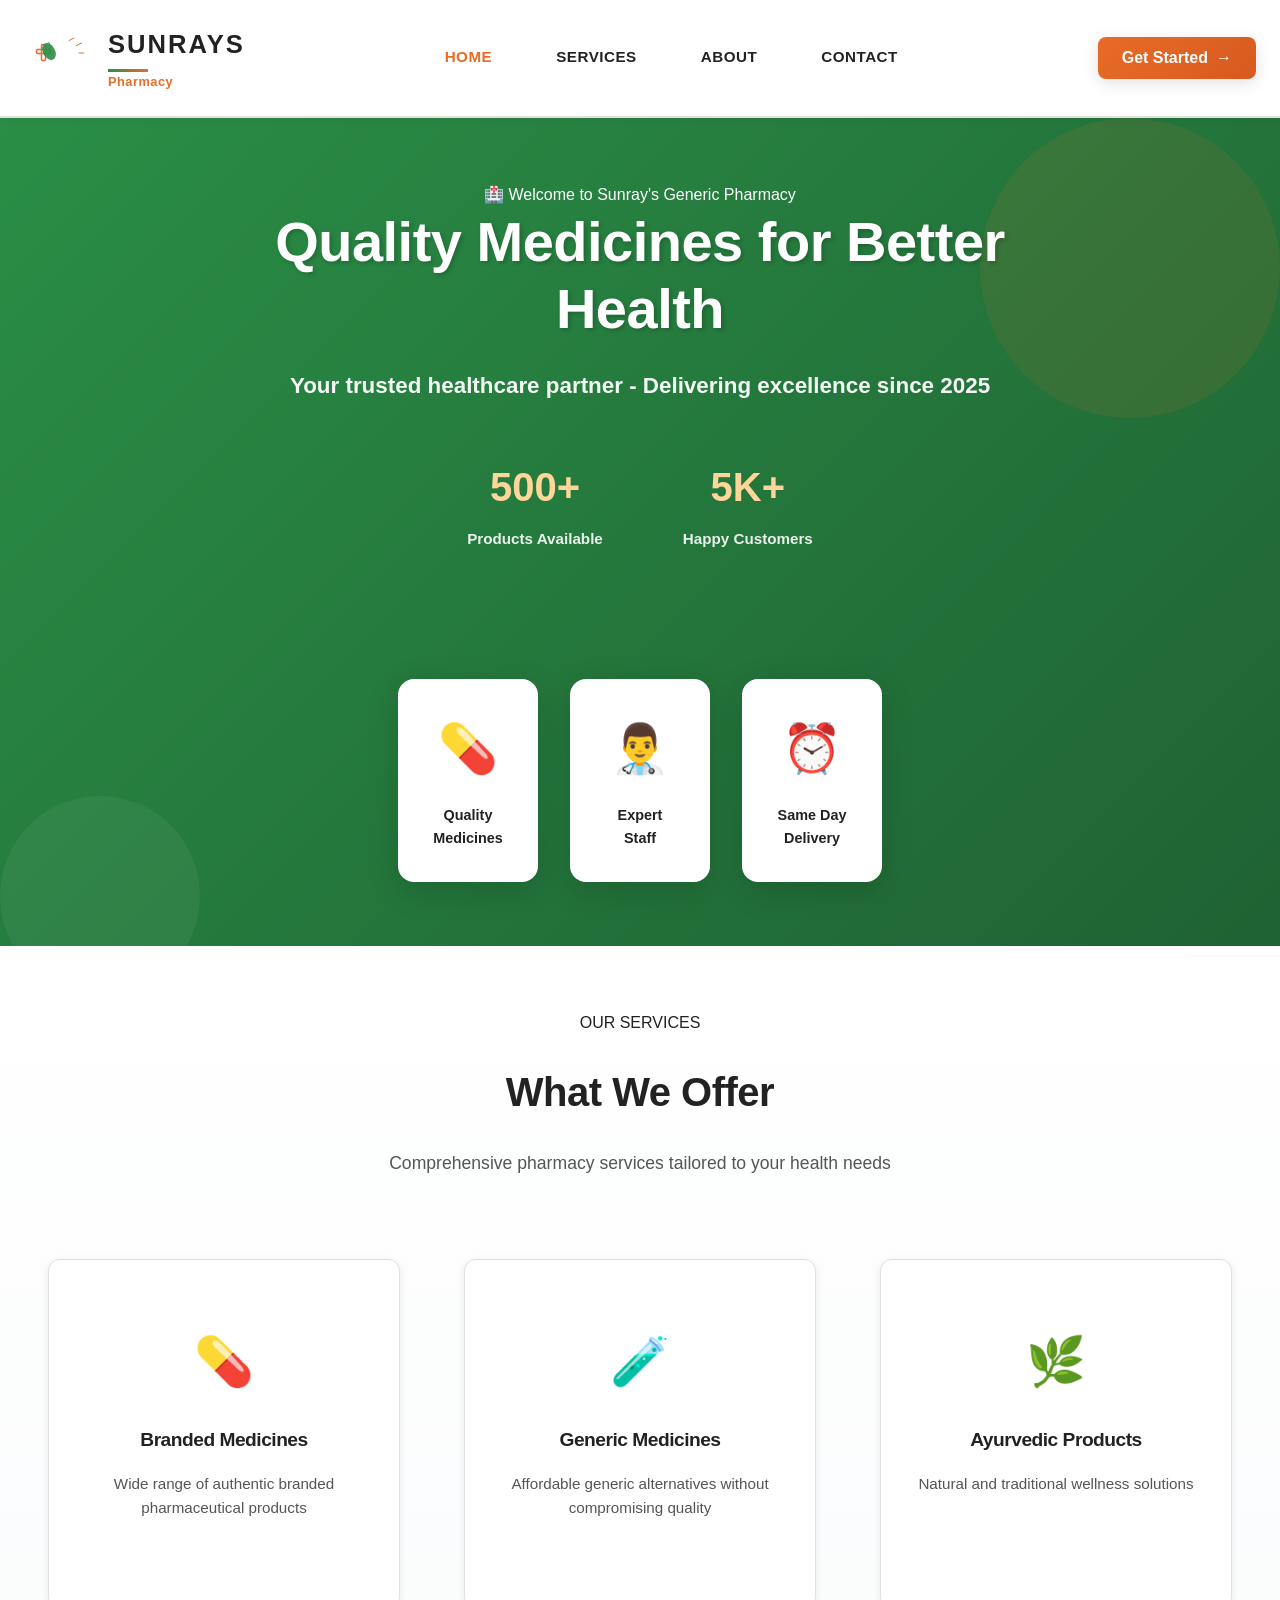
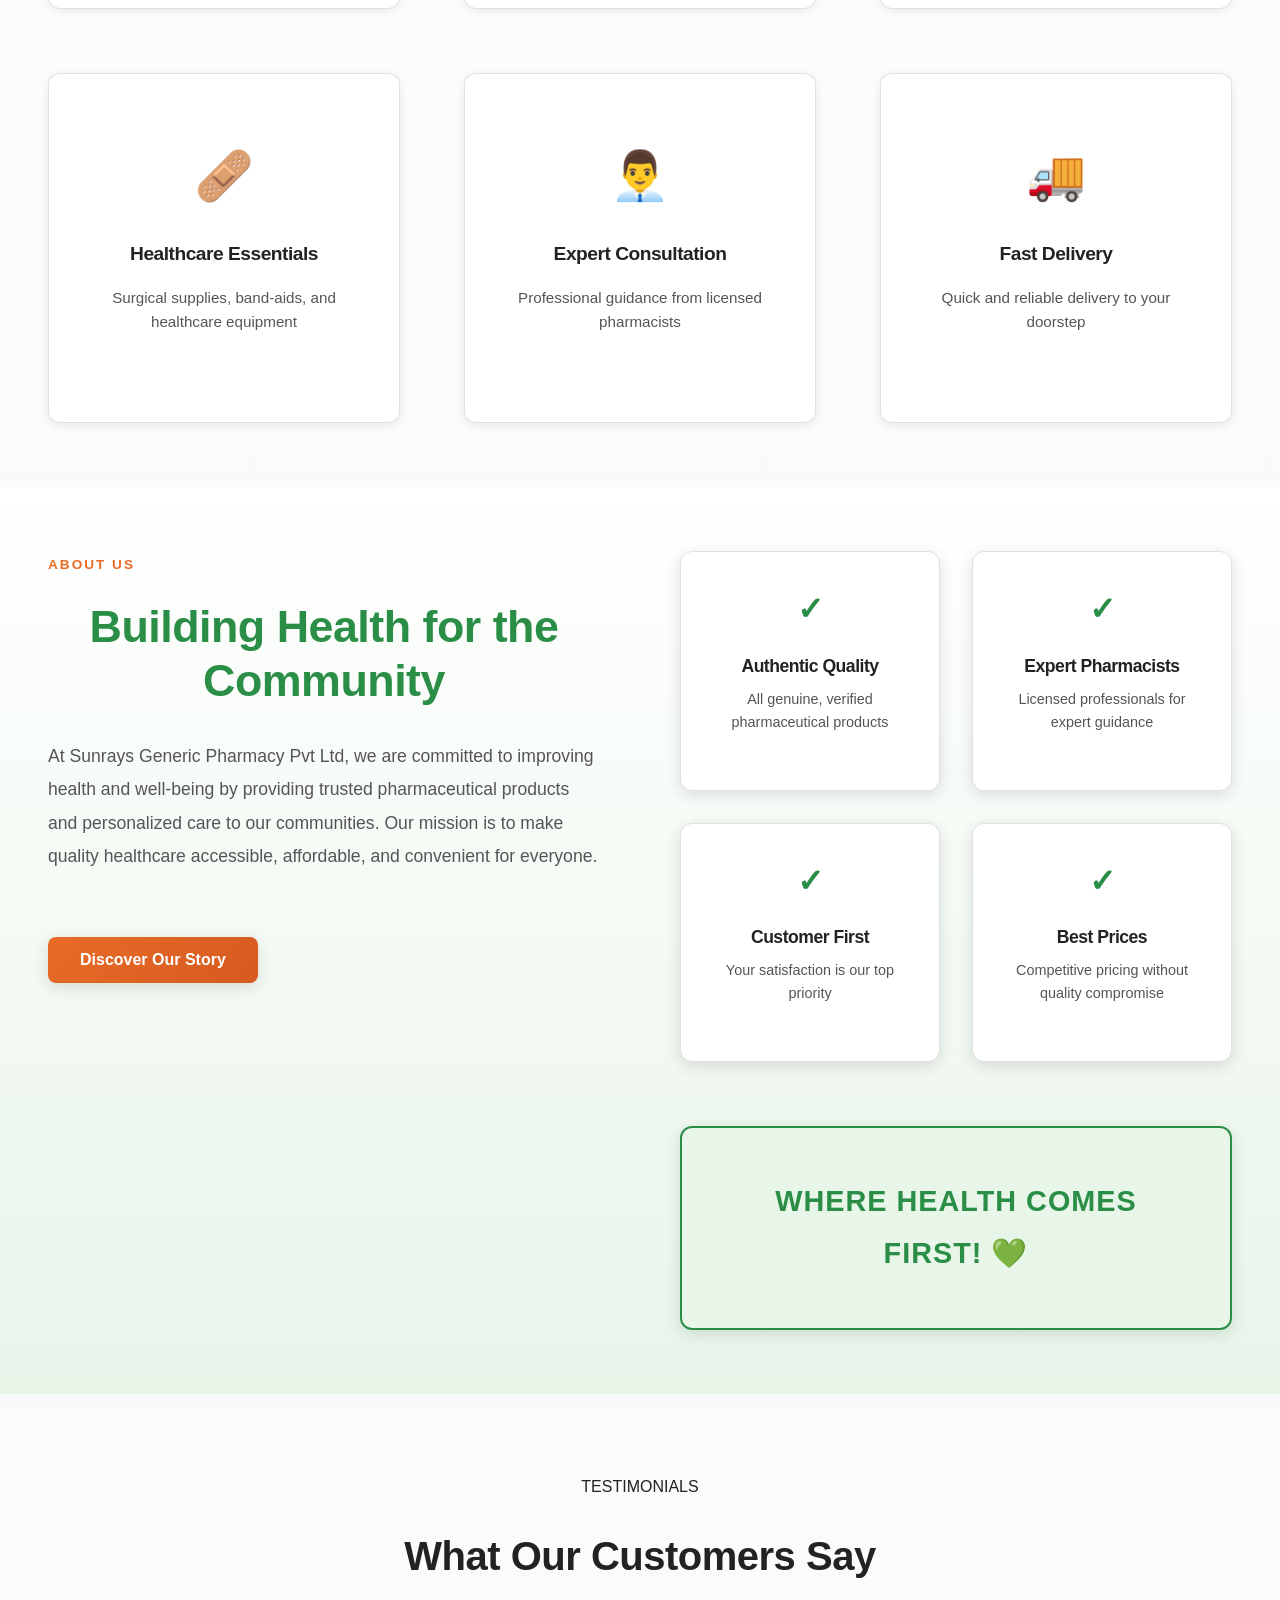
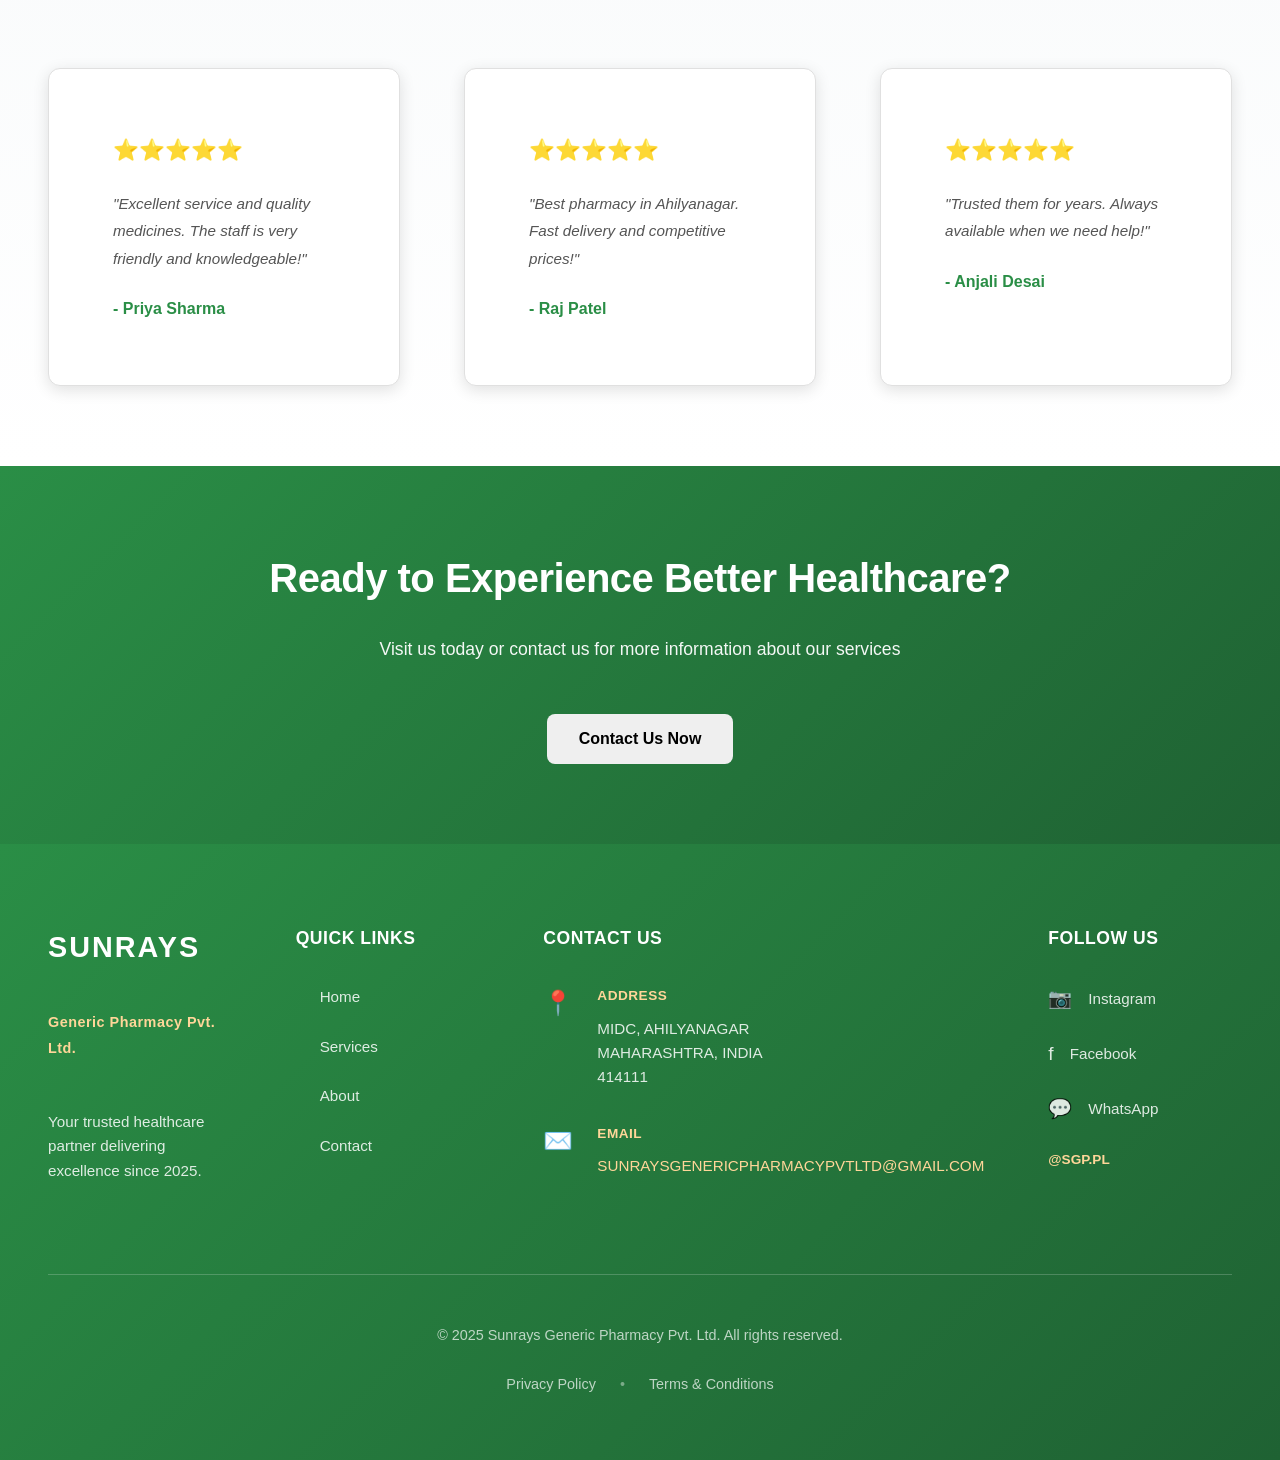
==== commit af91a857: "Fix: Remove duplicate footer closing tags" ====
--- a/brand.html
+++ b/brand.html
@@ -70,7 +70,7 @@
 
         <div class="container hero-container">
             <div class="hero-content">
-                <div class="badge">🏥 Welcome to Sunrays Pharmacy</div>
+                <div class="badge">🏥 Welcome to Sunray's Generic Pharmacy</div>
                 <h1 class="hero-title" data-aos="fade-up">
                     Quality Medicines for <span class="gradient-text">Better Health</span>
                 </h1>
@@ -321,19 +321,6 @@
             </div>
         </div>
     </footer>
-            </div>
-
-            <div class="footer-divider"></div>
-
-            <div class="footer-bottom">
-                <p class="footer-copyright">&copy; 2025 Sunrays Generic Pharmacy Pvt. Ltd. All rights reserved.</p>
-                <div class="footer-links-bottom">
-                    <a href="#">Privacy Policy</a>
-                    <a href="#">Terms & Conditions</a>
-                </div>
-            </div>
-        </div>
-    </footer>
 
     <script src="brand-script.js"></script>
 </body>
